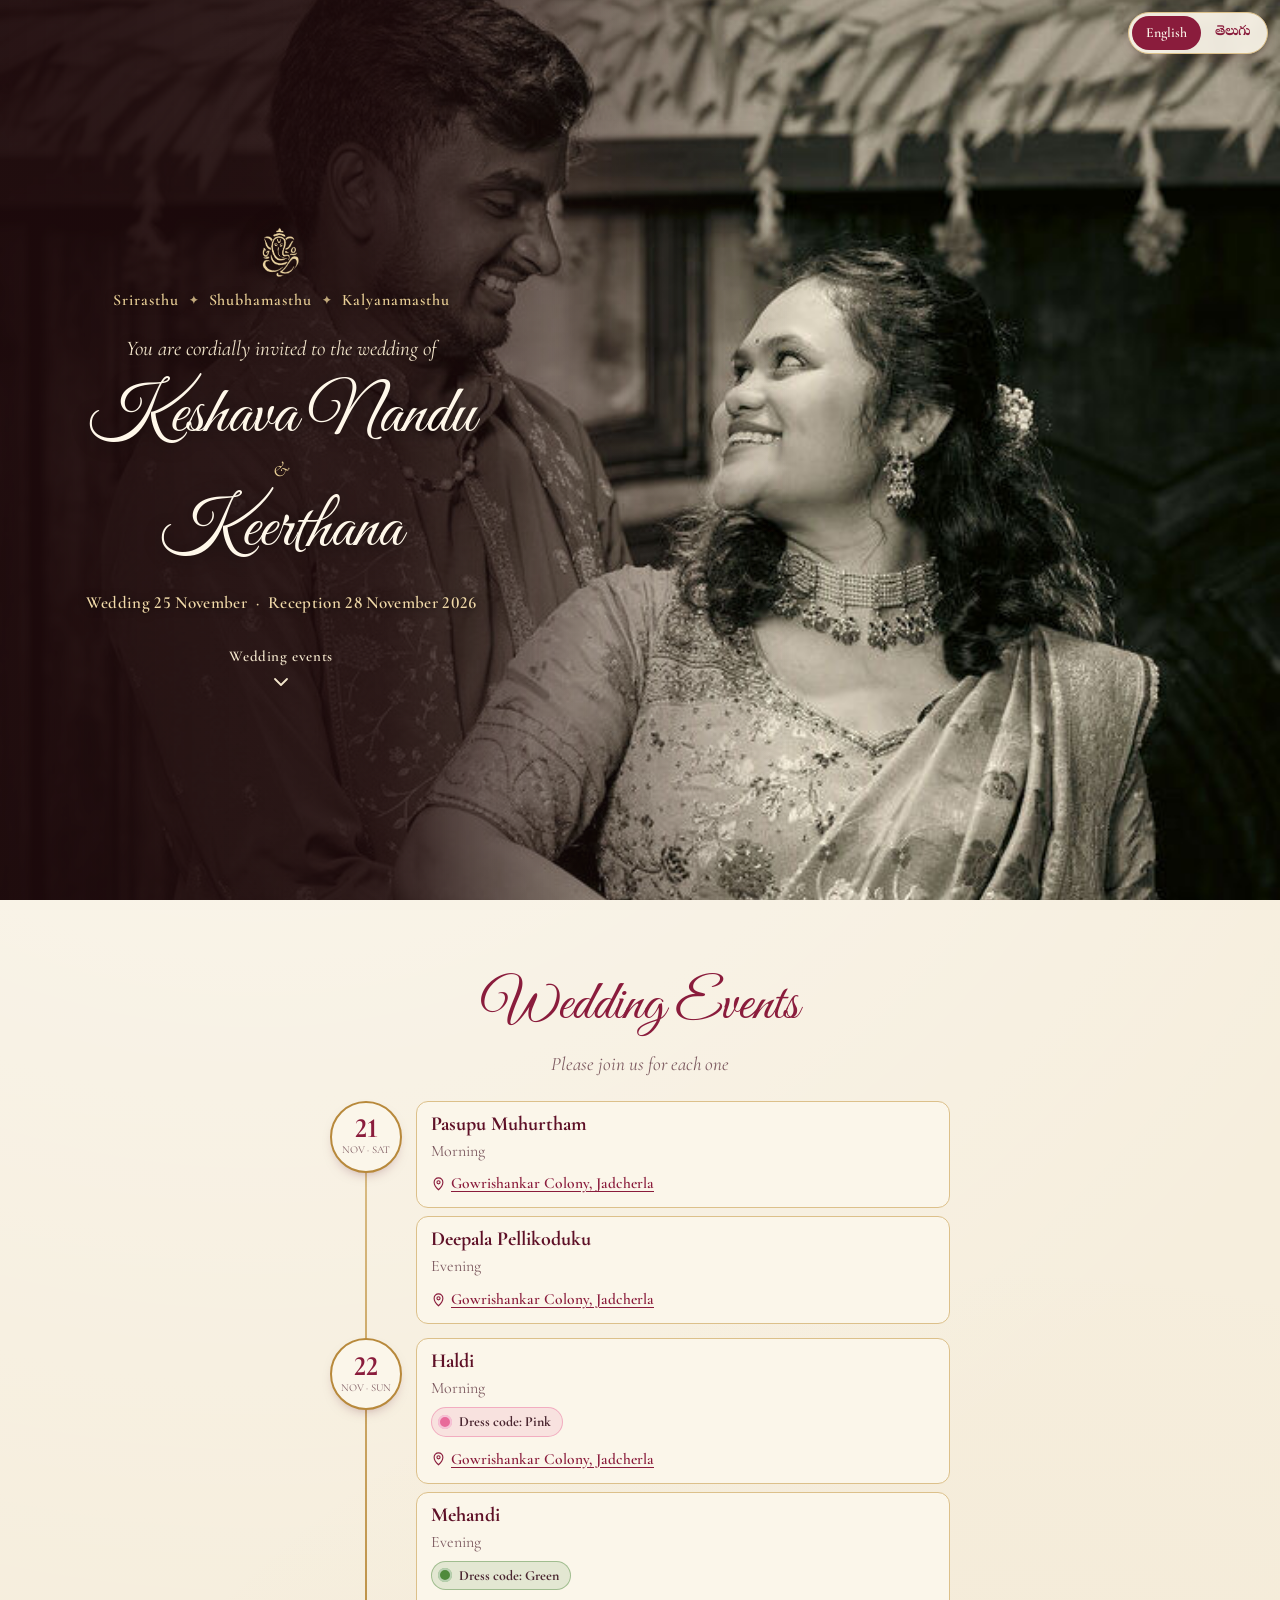
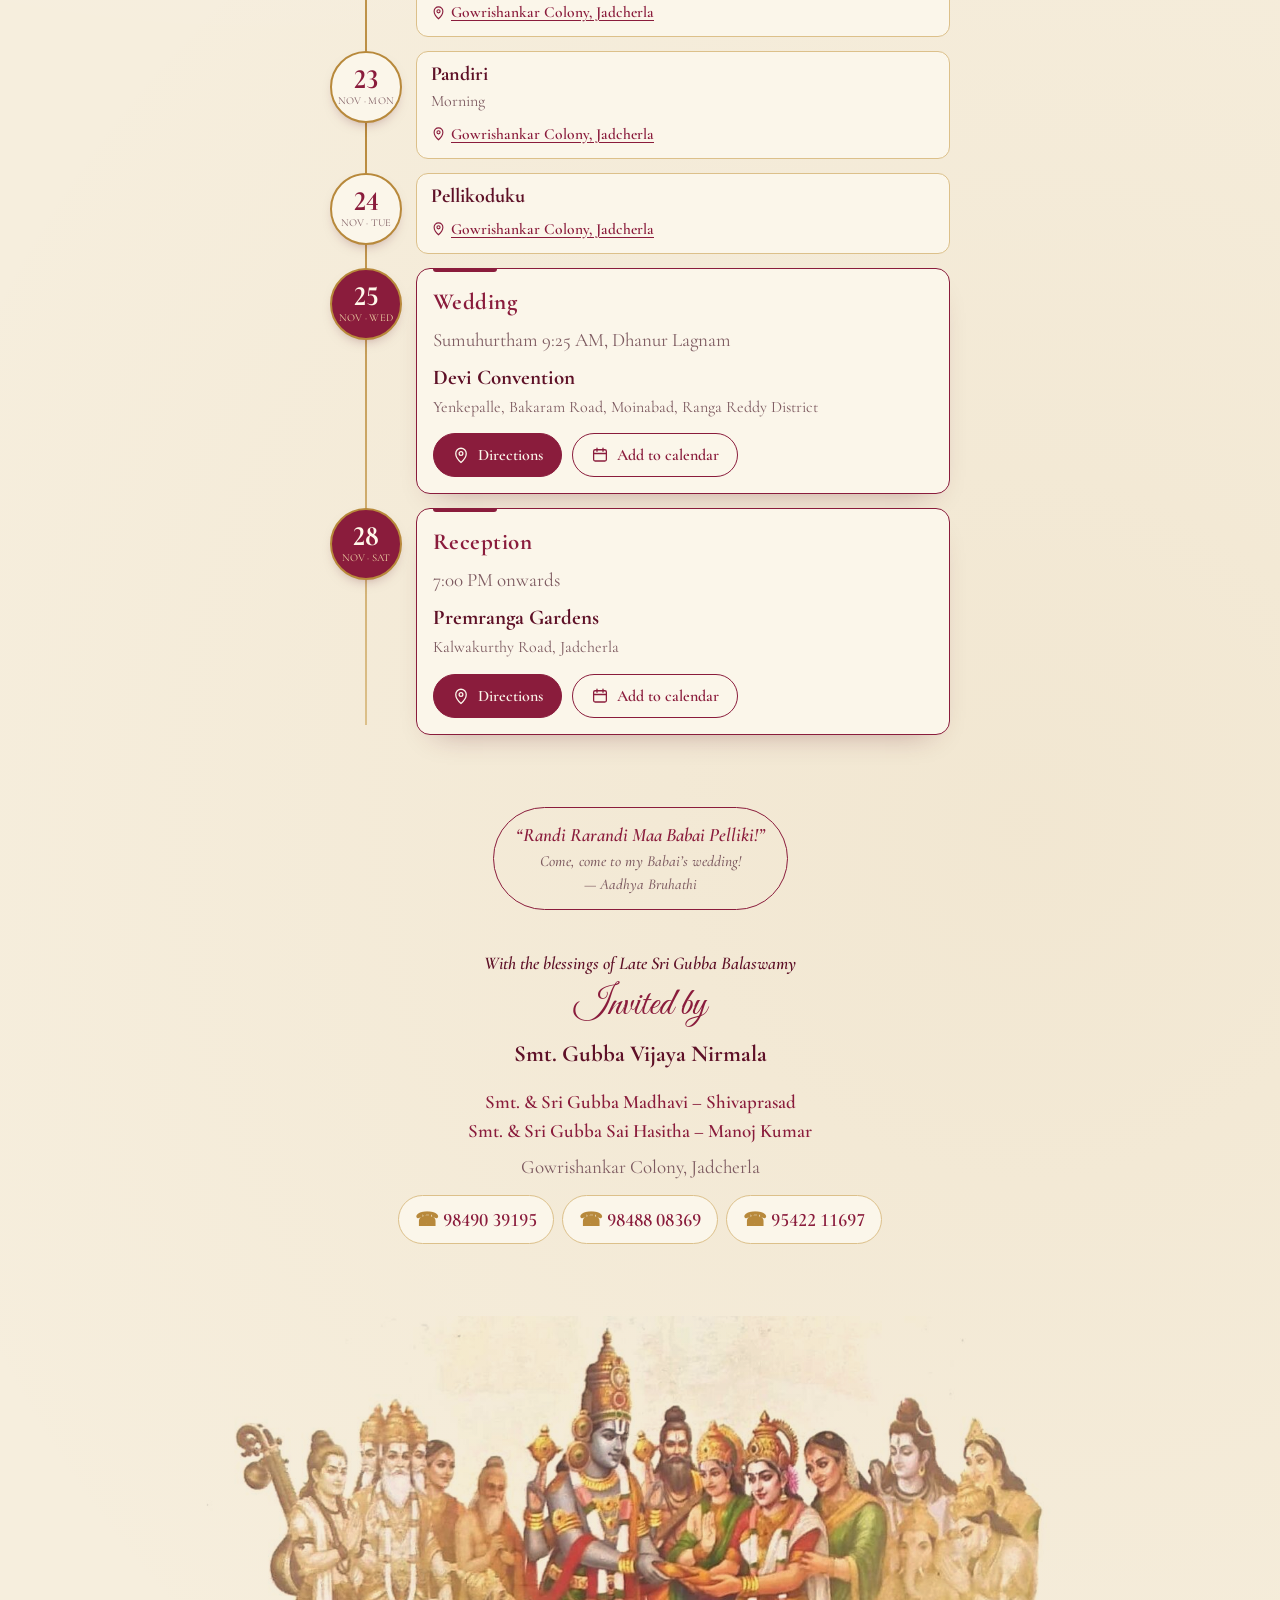
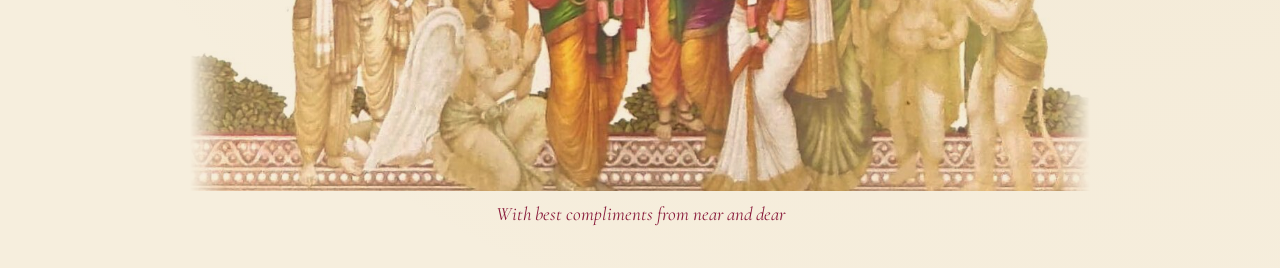
==== index.html @ f16ac3dc "Wedding invitation site for Keshava Nandu and Keerthana Bilingual (English/Telugu) single-page invit" ====
<!doctype html>
<html lang="en" data-lang="en">
<head>
<meta charset="utf-8">
<meta name="viewport" content="width=device-width, initial-scale=1, viewport-fit=cover">
<title>Keshava Nandu weds Keerthana</title>
<meta name="description" content="Gubba vari Pendli Pilupu — the wedding of Chi. Keshava Nandu with Chi.La.Sou. Keerthana, Wednesday 25 November 2026, 9:25 AM, Devi Convention.">
<!-- Private family invitation: ask search engines not to list it -->
<meta name="robots" content="noindex, nofollow">
<meta name="theme-color" content="#8a1c3c">

<!-- WhatsApp / social link preview -->
<meta property="og:type" content="website">
<meta property="og:title" content="Keshava Nandu weds Keerthana · 25 Nov 2026">
<meta property="og:description" content="Gubba vari Pendli Pilupu — please join us with family and friends to bless the couple.">
<meta property="og:url" content="https://manoj036.github.io/keshava-weds-keerthana/">
<meta property="og:image" content="https://manoj036.github.io/keshava-weds-keerthana/assets/art/og-image.jpg">
<meta property="og:image:width" content="1200">
<meta property="og:image:height" content="630">
<meta name="twitter:card" content="summary_large_image">

<link rel="icon" href="assets/art/ganesha.png" type="image/png">
<link rel="preconnect" href="https://fonts.googleapis.com">
<link rel="preconnect" href="https://fonts.gstatic.com" crossorigin>
<link href="https://fonts.googleapis.com/css2?family=Cormorant+Garamond:ital,wght@0,400;0,500;0,600;0,700;1,500&family=Great+Vibes&family=Noto+Serif+Telugu:wght@400;500;600;700&family=Sree+Krushnadevaraya&display=swap" rel="stylesheet">
<link rel="preload" as="image" href="assets/img/hero-tall.jpg" media="(max-width: 700px)">
<link rel="preload" as="image" href="assets/img/hero-wide.jpg" media="(min-width: 701px)">
<link rel="stylesheet" href="assets/css/style.css">
</head>
<body>
<div class="petals" id="petals" aria-hidden="true"></div>


<!-- Language toggle -->
<div class="lang-toggle" role="group" aria-label="Language / భాష">
  <button type="button" data-set-lang="en" aria-pressed="true">English</button>
  <button type="button" data-set-lang="te" aria-pressed="false" lang="te">తెలుగు</button>
</div>

<main>

  <!-- ============ HERO ============ -->
  <header class="hero">
    <picture class="hero-bg">
      <source media="(max-width: 700px)" srcset="assets/img/hero-tall.jpg">
      <img src="assets/img/hero-wide.jpg" alt="Keshava Nandu and Keerthana" width="1600" height="1067" fetchpriority="high">
    </picture>
    <div class="hero-shade" aria-hidden="true"></div>

    <div class="hero-content">
      <img class="hero-ganesha" src="assets/art/ganesha-gold.png" alt="Sri Ganesha" width="270" height="320">
      <p class="trio">
        <span data-l="en">Srirasthu</span><span data-l="te">శ్రీరస్తు</span>
        <i aria-hidden="true">✦</i>
        <span data-l="en">Shubhamasthu</span><span data-l="te">శుభమస్తు</span>
        <i aria-hidden="true">✦</i>
        <span data-l="en">Kalyanamasthu</span><span data-l="te">కళ్యాణమస్తు</span>
      </p>
      <p class="hero-kicker">
        <span data-l="en">You are cordially invited to the wedding of</span>
        <span data-l="te">గుబ్బ వారి పెండ్లిపిలుపు</span>
      </p>
      <h1 class="hero-names">
        <span data-l="en">Keshava Nandu</span><span data-l="te" class="te-nm">కేశవ నందు</span>
        <span class="amp" aria-hidden="true">&amp;</span>
        <span data-l="en">Keerthana</span><span data-l="te" class="te-nm">కీర్తన</span>
      </h1>
      <p class="hero-dates">
        <span data-l="en"><span class="hd">Wedding 25 November</span><span class="hd-dot"> &nbsp;·&nbsp; </span><span class="hd">Reception 28 November 2026</span></span>
        <span data-l="te"><span class="hd">వివాహం 25 నవంబర్</span><span class="hd-dot"> &nbsp;·&nbsp; </span><span class="hd">రిసెప్షన్ 28 నవంబర్ 2026</span></span>
      </p>
      <a class="hero-cue" href="#events">
        <span data-l="en">Wedding events</span><span data-l="te">పెళ్లి వేడుకలు</span>
        <svg viewBox="0 0 24 24" aria-hidden="true"><path d="M6 9l6 6 6-6" fill="none" stroke="currentColor" stroke-width="1.8" stroke-linecap="round" stroke-linejoin="round"/></svg>
      </a>
    </div>
  </header>

  <!-- ============ EVENTS ============ -->
  <section class="events" id="events">
    <h2 class="section-title">
      <span data-l="en">Wedding Events</span><span data-l="te">పెళ్లి వేడుకలు</span>
    </h2>
    <p class="events-sub">
      <span data-l="en">Please join us for each one</span>
      <span data-l="te">ప్రతి వేడుకకూ తప్పకుండా విచ్చేయండి</span>
    </p>
    <ol class="timeline">
      <li class="tl-day">
        <div class="tl-date"><b>21</b><span data-l="en">Nov · Sat</span><span data-l="te">నవం · శని</span></div>
        <div class="tl-items">
          <div class="tl-ev"><h3><span data-l="en">Pasupu Muhurtham</span><span data-l="te">పసుపు ముహూర్తం</span></h3><p><span data-l="en">Morning</span><span data-l="te">ఉదయం</span></p>
            <a class="tl-pin" href="https://maps.app.goo.gl/qqaBnCXcWdu9dxw76" target="_blank" rel="noopener"><svg viewBox="0 0 24 24" aria-hidden="true"><path d="M12 22s7-6.2 7-12a7 7 0 10-14 0c0 5.8 7 12 7 12z" fill="none" stroke="currentColor" stroke-width="1.8"/><circle cx="12" cy="10" r="2.5" fill="none" stroke="currentColor" stroke-width="1.8"/></svg><span data-l="en">Gowrishankar Colony, Jadcherla</span><span data-l="te">గౌరిశంకర్ కాలనీ, జడ్చర్ల</span></a></div>
          <div class="tl-ev"><h3><span data-l="en">Deepala Pellikoduku</span><span data-l="te">దీపాల పెళ్ళికొడుకు</span></h3><p><span data-l="en">Evening</span><span data-l="te">సాయంత్రం</span></p>
            <a class="tl-pin" href="https://maps.app.goo.gl/qqaBnCXcWdu9dxw76" target="_blank" rel="noopener"><svg viewBox="0 0 24 24" aria-hidden="true"><path d="M12 22s7-6.2 7-12a7 7 0 10-14 0c0 5.8 7 12 7 12z" fill="none" stroke="currentColor" stroke-width="1.8"/><circle cx="12" cy="10" r="2.5" fill="none" stroke="currentColor" stroke-width="1.8"/></svg><span data-l="en">Gowrishankar Colony, Jadcherla</span><span data-l="te">గౌరిశంకర్ కాలనీ, జడ్చర్ల</span></a></div>
        </div>
      </li>
      <li class="tl-day">
        <div class="tl-date"><b>22</b><span data-l="en">Nov · Sun</span><span data-l="te">నవం · ఆది</span></div>
        <div class="tl-items">
          <div class="tl-ev"><h3><span data-l="en">Haldi</span><span data-l="te">హల్దీ</span></h3><p><span data-l="en">Morning</span><span data-l="te">ఉదయం</span></p>
            <span class="dress" style="--dc:#e86a9a"><span data-l="en">Dress code: Pink</span><span data-l="te">డ్రెస్ కోడ్: గులాబీ రంగు</span></span>
            <a class="tl-pin" href="https://maps.app.goo.gl/qqaBnCXcWdu9dxw76" target="_blank" rel="noopener"><svg viewBox="0 0 24 24" aria-hidden="true"><path d="M12 22s7-6.2 7-12a7 7 0 10-14 0c0 5.8 7 12 7 12z" fill="none" stroke="currentColor" stroke-width="1.8"/><circle cx="12" cy="10" r="2.5" fill="none" stroke="currentColor" stroke-width="1.8"/></svg><span data-l="en">Gowrishankar Colony, Jadcherla</span><span data-l="te">గౌరిశంకర్ కాలనీ, జడ్చర్ల</span></a></div>
          <div class="tl-ev"><h3><span data-l="en">Mehandi</span><span data-l="te">మెహందీ</span></h3><p><span data-l="en">Evening</span><span data-l="te">సాయంత్రం</span></p>
            <span class="dress" style="--dc:#4f8a3c"><span data-l="en">Dress code: Green</span><span data-l="te">డ్రెస్ కోడ్: ఆకుపచ్చ రంగు</span></span>
            <a class="tl-pin" href="https://maps.app.goo.gl/qqaBnCXcWdu9dxw76" target="_blank" rel="noopener"><svg viewBox="0 0 24 24" aria-hidden="true"><path d="M12 22s7-6.2 7-12a7 7 0 10-14 0c0 5.8 7 12 7 12z" fill="none" stroke="currentColor" stroke-width="1.8"/><circle cx="12" cy="10" r="2.5" fill="none" stroke="currentColor" stroke-width="1.8"/></svg><span data-l="en">Gowrishankar Colony, Jadcherla</span><span data-l="te">గౌరిశంకర్ కాలనీ, జడ్చర్ల</span></a></div>
        </div>
      </li>
      <li class="tl-day">
        <div class="tl-date"><b>23</b><span data-l="en">Nov · Mon</span><span data-l="te">నవం · సోమ</span></div>
        <div class="tl-items">
          <div class="tl-ev"><h3><span data-l="en">Pandiri</span><span data-l="te">పందిరి</span></h3><p><span data-l="en">Morning</span><span data-l="te">ఉదయం</span></p>
            <a class="tl-pin" href="https://maps.app.goo.gl/qqaBnCXcWdu9dxw76" target="_blank" rel="noopener"><svg viewBox="0 0 24 24" aria-hidden="true"><path d="M12 22s7-6.2 7-12a7 7 0 10-14 0c0 5.8 7 12 7 12z" fill="none" stroke="currentColor" stroke-width="1.8"/><circle cx="12" cy="10" r="2.5" fill="none" stroke="currentColor" stroke-width="1.8"/></svg><span data-l="en">Gowrishankar Colony, Jadcherla</span><span data-l="te">గౌరిశంకర్ కాలనీ, జడ్చర్ల</span></a></div>
        </div>
      </li>
      <li class="tl-day">
        <div class="tl-date"><b>24</b><span data-l="en">Nov · Tue</span><span data-l="te">నవం · మంగళ</span></div>
        <div class="tl-items">
          <div class="tl-ev"><h3><span data-l="en">Pellikoduku</span><span data-l="te">పెళ్ళికొడుకు</span></h3>
            <a class="tl-pin" href="https://maps.app.goo.gl/qqaBnCXcWdu9dxw76" target="_blank" rel="noopener"><svg viewBox="0 0 24 24" aria-hidden="true"><path d="M12 22s7-6.2 7-12a7 7 0 10-14 0c0 5.8 7 12 7 12z" fill="none" stroke="currentColor" stroke-width="1.8"/><circle cx="12" cy="10" r="2.5" fill="none" stroke="currentColor" stroke-width="1.8"/></svg><span data-l="en">Gowrishankar Colony, Jadcherla</span><span data-l="te">గౌరిశంకర్ కాలనీ, జడ్చర్ల</span></a></div>
        </div>
      </li>
      <li class="tl-day main">
        <div class="tl-date"><b>25</b><span data-l="en">Nov · Wed</span><span data-l="te">నవం · బుధ</span></div>
        <div class="tl-items">
          <article class="event tl-card">
            <h3><span data-l="en">Wedding</span><span data-l="te">వివాహం</span></h3>
            <p class="ev-time">
              <span data-l="en">Sumuhurtham 9:25 AM, Dhanur Lagnam</span>
              <span data-l="te">సుముహూర్తం ఉదయం 9:25, ధనుర్లగ్నం</span>
            </p>
            <p class="ev-venue"><span data-l="en">Devi Convention</span><span data-l="te">దేవి కన్వెన్షన్</span></p>
            <p class="ev-addr">
              <span data-l="en">Yenkepalle, Bakaram Road, Moinabad, Ranga Reddy District</span>
              <span data-l="te">ఎన్కేపల్లి, బాకారం రోడ్, మొయినాబాద్, రంగారెడ్డి జిల్లా</span>
            </p>
            <div class="ev-actions">
              <a class="btn primary" href="https://maps.app.goo.gl/5psFfZjRLcySoqzb9" target="_blank" rel="noopener">
                <svg viewBox="0 0 24 24" aria-hidden="true"><path d="M12 22s7-6.2 7-12a7 7 0 10-14 0c0 5.8 7 12 7 12z" fill="none" stroke="currentColor" stroke-width="1.7"/><circle cx="12" cy="10" r="2.5" fill="none" stroke="currentColor" stroke-width="1.7"/></svg>
                <span data-l="en">Directions</span><span data-l="te">దారి చూపండి</span>
              </a>
              <details class="cal">
                <summary class="btn">
                  <svg viewBox="0 0 24 24" aria-hidden="true"><rect x="3.5" y="5" width="17" height="15" rx="2" fill="none" stroke="currentColor" stroke-width="1.7"/><path d="M3.5 10h17M8 3v4M16 3v4" stroke="currentColor" stroke-width="1.7" stroke-linecap="round"/></svg>
                  <span data-l="en">Add to calendar</span><span data-l="te">క్యాలెండర్‌లో చేర్చండి</span>
                </summary>
                <div class="cal-menu">
                  <a href="assets/cal/muhurtham.ics" download>Apple / Outlook (.ics)</a>
                  <a href="https://calendar.google.com/calendar/render?action=TEMPLATE&amp;text=Keshava%20Nandu%20weds%20Keerthana%20%E2%80%94%20Sumuhurtham&amp;dates=20261125T035500Z/20261125T070000Z&amp;details=Sumuhurtham%20at%2009%3A25%20AM%20(Dhanur%20Lagnam).%20Map%3A%20https%3A%2F%2Fmaps.app.goo.gl%2F5psFfZjRLcySoqzb9&amp;location=Devi%20Convention%2C%20Yenkepalle%2C%20Bakaram%20Road%2C%20Moinabad%2C%20Ranga%20Reddy%20District" target="_blank" rel="noopener">Google Calendar</a>
                </div>
              </details>
            </div>
          </article>
        </div>
      </li>
      <li class="tl-day main">
        <div class="tl-date"><b>28</b><span data-l="en">Nov · Sat</span><span data-l="te">నవం · శని</span></div>
        <div class="tl-items">
          <article class="event tl-card">
            <h3><span data-l="en">Reception</span><span data-l="te">రిసెప్షన్</span></h3>
            <p class="ev-time">
              <span data-l="en">7:00 PM onwards</span>
              <span data-l="te">రాత్రి 7:00 నుండి</span>
            </p>
            <p class="ev-venue"><span data-l="en">Premranga Gardens</span><span data-l="te">ప్రేమ్‌రంగా గార్డెన్స్</span></p>
            <p class="ev-addr">
              <span data-l="en">Kalwakurthy Road, Jadcherla</span>
              <span data-l="te">కల్వకుర్తి రోడ్, జడ్చర్ల</span>
            </p>
            <div class="ev-actions">
              <a class="btn primary" href="https://g.co/kgs/dx36Kz" target="_blank" rel="noopener">
                <svg viewBox="0 0 24 24" aria-hidden="true"><path d="M12 22s7-6.2 7-12a7 7 0 10-14 0c0 5.8 7 12 7 12z" fill="none" stroke="currentColor" stroke-width="1.7"/><circle cx="12" cy="10" r="2.5" fill="none" stroke="currentColor" stroke-width="1.7"/></svg>
                <span data-l="en">Directions</span><span data-l="te">దారి చూపండి</span>
              </a>
              <details class="cal">
                <summary class="btn">
                  <svg viewBox="0 0 24 24" aria-hidden="true"><rect x="3.5" y="5" width="17" height="15" rx="2" fill="none" stroke="currentColor" stroke-width="1.7"/><path d="M3.5 10h17M8 3v4M16 3v4" stroke="currentColor" stroke-width="1.7" stroke-linecap="round"/></svg>
                  <span data-l="en">Add to calendar</span><span data-l="te">క్యాలెండర్‌లో చేర్చండి</span>
                </summary>
                <div class="cal-menu">
                  <a href="assets/cal/reception.ics" download>Apple / Outlook (.ics)</a>
                  <a href="https://calendar.google.com/calendar/render?action=TEMPLATE&amp;text=Keshava%20Nandu%20%26%20Keerthana%20%E2%80%94%20Reception&amp;dates=20261128T133000Z/20261128T173000Z&amp;details=Reception%2C%207%3A00%20PM%20onwards.%20Map%3A%20https%3A%2F%2Fg.co%2Fkgs%2Fdx36Kz&amp;location=Premranga%20Gardens%2C%20Kalwakurthy%20Road%2C%20Jadcherla" target="_blank" rel="noopener">Google Calendar</a>
                </div>
              </details>
            </div>
          </article>
        </div>
      </li>
    </ol>


  </section>

  <!-- ============ INVITED BY ============ -->
  <section class="hosts">
    <p class="niece">
      <span data-l="en">“Randi Rarandi Maa Babai Pelliki!”</span>
      <span data-l="te">“రండి రారండి మా బాబాయి పెళ్ళికి!”</span>
      <em class="niece-tr" data-l="en">Come, come to my Babai’s wedding!</em>
      <small><span data-l="en">— Aadhya Bruhathi</span><span data-l="te">— ఆధ్య బృహతి</span></small>
    </p>

    <p class="hosts-blessing">
      <span data-l="en">With the blessings of Late Sri Gubba Balaswamy</span>
      <span data-l="te">కీ॥శే॥ శ్రీ గుబ్బ బాలస్వామి గారి దివ్య ఆశీస్సులతో</span>
    </p>
    <h2 class="section-title small">
      <span data-l="en">Invited by</span><span data-l="te">ఆహ్వానించువారు</span>
    </h2>
    <p class="host-main">
      <span data-l="en">Smt. Gubba Vijaya Nirmala</span>
      <span data-l="te">శ్రీమతి గుబ్బ విజయ నిర్మల</span>
    </p>
    <p class="host-family">
      <span data-l="en">Smt. &amp; Sri Gubba Madhavi – Shivaprasad<br>Smt. &amp; Sri Gubba Sai Hasitha – Manoj Kumar</span>
      <span data-l="te">శ్రీమతి &amp; శ్రీ గుబ్బ మాధవి - శివప్రసాద్<br>శ్రీమతి &amp; శ్రీ గుబ్బ సాయి హాసిత - మనోజ్ కుమార్</span>
    </p>
    <p class="host-addr">
      <span data-l="en">Gowrishankar Colony, Jadcherla</span>
      <span data-l="te">గౌరిశంకర్ కాలనీ, జడ్చర్ల</span>
    </p>
    <div class="phones">
      <a href="tel:+919849039195">98490 39195</a>
      <a href="tel:+919848808369">98488 08369</a>
      <a href="tel:+919542211697">95422 11697</a>
    </div>
  </section>

  <!-- ============ SITA RAMA KALYANAM ============ -->
  <section class="kalyanam">
    <img src="assets/art/kalyanam.jpg" alt="Sita Rama Kalyanam, blessed by the gods and sages" width="1290" height="680" loading="lazy">
  </section>

  <footer class="foot">
    <p>
      <span data-l="en">With best compliments from near and dear</span>
      <span data-l="te">బంధుమిత్రుల అభినందనలతో</span>
    </p>
  </footer>
</main>

<script src="assets/js/main.js"></script>
</body>
</html>
---- assets/css/style.css ----
/* ===== Gubba vari Pendli Pilupu — palette taken from the printed card ===== */
:root {
  --cream: #f6eedd;
  --paper: #fbf6ea;
  --maroon: #8a1c3c;
  --maroon-deep: #5e1027;
  --gold: #b8893b;
  --gold-soft: #dcc08a;
  --ink: #4a2630;
  --muted: #7d5a60;
  --leaf: #5f7a3a;
  --radius: 14px;
  --serif: "Cormorant Garamond", "Noto Serif Telugu", Georgia, serif;
  --script: "Great Vibes", "Cormorant Garamond", cursive;
  --telugu: "Noto Serif Telugu", "Ramaraja", serif;
  --telugu-display: "Ramaraja", "Noto Serif Telugu", serif;
  color-scheme: light;
}

*, *::before, *::after { box-sizing: border-box; }
html { scroll-behavior: smooth; -webkit-text-size-adjust: 100%; }
body {
  margin: 0;
  background: var(--cream);
  color: var(--ink);
  font-family: var(--serif);
  font-size: 19px;
  line-height: 1.55;
  overflow-x: hidden;
  /* subtle paper grain */
  background-image:
    radial-gradient(circle at 20% 10%, rgba(255,255,255,.55), transparent 40%),
    radial-gradient(circle at 80% 70%, rgba(184,137,59,.07), transparent 45%);
}
img { max-width: 100%; display: block; }
[hidden] { display: none !important; }
a { color: inherit; }

/* ----- language switching ----- */
html[data-lang="en"] [data-l="te"],
html[data-lang="te"] [data-l="en"] { display: none !important; }
html[data-lang="te"] body { font-family: var(--telugu); font-size: 17px; line-height: 1.85; }
[lang="te"], [data-l="te"] { font-family: var(--telugu); line-height: 1.85; }

.lang-toggle {
  position: fixed; top: max(12px, env(safe-area-inset-top)); right: 12px; z-index: 70;
  display: flex; background: rgba(251,246,234,.92); backdrop-filter: blur(6px);
  border: 1px solid var(--gold-soft); border-radius: 999px; padding: 3px;
  box-shadow: 0 4px 14px rgba(94,16,39,.12);
}
.lang-toggle button {
  font: 600 14px/1 var(--serif); color: var(--maroon); background: none; border: 0;
  padding: 8px 14px; border-radius: 999px; cursor: pointer; min-height: 34px;
}
.lang-toggle button[lang="te"] { font-family: var(--telugu); font-size: 14px; }
.lang-toggle button[aria-pressed="true"] { background: var(--maroon); color: var(--paper); }

main { max-width: 1100px; margin: 0 auto; padding: 0 16px; }

/* ===== HERO: full-bleed sepia photo ===== */
.hero {
  position: relative; isolation: isolate;
  width: 100vw; margin-left: calc(50% - 50vw);
  min-height: 100vh; min-height: 100svh;
  display: flex; align-items: flex-end; justify-content: center;
  text-align: center; color: #fbf3e3; overflow: hidden;
  background: #2a1c14;
}
.hero-bg, .hero-bg img { position: absolute; inset: 0; width: 100%; height: 100%; z-index: -2; }
.hero-bg img { object-fit: cover; object-position: 50% 22%; animation: hero-zoom 14s ease-out both; }
.hero-shade {
  position: absolute; inset: 0; z-index: -1;
  background:
    linear-gradient(180deg, rgba(28,14,10,.35) 0%, rgba(28,14,10,0) 16%, rgba(28,14,10,.05) 30%, rgba(32,14,12,.62) 46%, rgba(30,10,12,.86) 62%, rgba(30,10,12,.96) 100%);
}
.hero-content {
  width: 100%; max-width: 720px; padding: 0 20px calc(28px + env(safe-area-inset-bottom));
  animation: rise 1.2s .2s ease both;
}
.hero-ganesha { width: 46px; height: auto; margin: 0 auto 6px; filter: drop-shadow(0 0 3px rgba(20,8,8,.9)) drop-shadow(0 0 10px rgba(20,8,8,.7)); }
.trio {
  margin: 0 0 14px; color: #e9cf96; font-weight: 600; letter-spacing: .06em;
  display: flex; justify-content: center; align-items: center; gap: 10px; flex-wrap: wrap;
  font-size: clamp(13px, 3.4vw, 16px);
}
.trio i { font-style: normal; font-size: .7em; opacity: .8; }
.hero-kicker { margin: 0; font-style: italic; font-size: clamp(16px, 4.4vw, 21px); color: #f3e6cc; }
.hero-kicker [data-l="te"] { font-style: normal; font-family: var(--telugu-display); font-size: clamp(18px, 5vw, 24px); color: #e9cf96; }
.hero-names {
  margin: 4px 0 8px; font-weight: 400; line-height: 1.02;
  display: flex; flex-direction: column; align-items: center;
  font-family: var(--script); font-size: clamp(52px, 14vw, 92px); color: #fff8ea;
  text-shadow: 0 2px 18px rgba(0,0,0,.45);
}
.hero-names .amp { font-family: var(--serif); font-style: italic; font-size: .32em; color: #e9cf96; margin: 2px 0; }
.hero-names .te-nm { font-family: var(--telugu-display); font-size: .62em; line-height: 1.45; }
.hero-cue {
  display: inline-flex; flex-direction: column; align-items: center; gap: 0;
  margin-top: 18px; color: #f3e6cc; text-decoration: none; font-weight: 600; font-size: 15px; letter-spacing: .04em;
}
.hero-cue svg { width: 24px; height: 24px; animation: bob 1.8s ease-in-out infinite; }
@keyframes hero-zoom { from { transform: scale(1.08); } to { transform: scale(1); } }

/* ===== CARD SHEET ===== */
.card-sheet {
  position: relative; max-width: 760px; margin: 28px auto; padding: 14px;
  background: var(--paper); border-radius: 6px;
  box-shadow: 0 18px 40px -18px rgba(94,16,39,.35);
}
/* double border like the printed card */
.card-sheet::before {
  content: ""; position: absolute; inset: 8px; pointer-events: none;
  border: 2px solid var(--gold-soft); outline: 1px solid var(--maroon); outline-offset: 4px; border-radius: 3px;
  opacity: .8;
}
.sheet-inner { position: relative; padding: 34px 22px 28px; text-align: center; }
.deity-row { display: flex; justify-content: space-between; align-items: flex-start; margin-bottom: -40px; }
.deity-sm { width: 64px; height: auto; }
.deity-sm.wide { width: 96px; }
.sheet-title { margin: 0 0 14px; color: var(--maroon); font-weight: 400; line-height: 1.3; padding: 0 70px; }
.sheet-title .script { font-family: var(--script); font-size: clamp(38px, 9vw, 54px); }
.sheet-title [data-l="te"] { font-family: var(--telugu-display); font-size: clamp(20px, 5vw, 28px); display: block; }
.sloka { color: var(--maroon); font-size: 15.5px; margin: 6px 0 4px; }

.ornament { display: flex; align-items: center; justify-content: center; gap: 10px; color: var(--gold); margin: 16px 0; font-size: 18px; }
.ornament span { height: 1px; width: 72px; background: linear-gradient(90deg, transparent, var(--gold)); }
.ornament span:last-child { transform: scaleX(-1); }

.inv-text p { margin: 0 0 14px; }
.inv-text .blessing { color: var(--maroon); }
.inv-text .blessing strong { font-weight: 700; }
.couple-name { font-family: var(--script); font-size: clamp(38px, 9vw, 52px); color: var(--maroon); line-height: 1.1; margin: 6px 0 !important; }
.couple-name small { font-family: var(--serif); font-size: 17px; font-style: italic; color: var(--muted); }
.te-text .couple-name { font-family: var(--telugu-display); font-size: clamp(28px, 7vw, 38px); line-height: 1.6; }
.te-text .couple-name small { font-family: var(--telugu); font-style: normal; font-size: 15px; }
.with { font-style: italic; color: var(--muted); margin: 0 !important; }
.parents { color: var(--maroon-deep); font-weight: 600; }
.te-text { font-size: 16.5px; }
.br-wide { display: none; }
@media (min-width: 640px) { .br-wide { display: inline; } }

/* ===== COUNTDOWN ===== */
.countdown { text-align: center; margin: 40px auto; max-width: 640px; }
.cd-label { color: var(--maroon); font-weight: 600; font-size: 20px; margin: 0 0 12px; }
.cd-grid { display: grid; grid-template-columns: repeat(4, 1fr); gap: 10px; }
.cd-grid div {
  background: var(--paper); border: 1px solid var(--gold-soft); border-radius: var(--radius);
  padding: 14px 4px 10px; display: flex; flex-direction: column; align-items: center;
}
.cd-grid b { font-size: clamp(28px, 8vw, 42px); color: var(--maroon); font-weight: 600; line-height: 1; font-variant-numeric: lining-nums tabular-nums; }
.cd-grid span { font-size: 13px; letter-spacing: .08em; text-transform: uppercase; color: var(--muted); margin-top: 6px; }
.cd-grid span[data-l="te"] { text-transform: none; letter-spacing: 0; font-size: 13px; }
.cd-done { font-family: var(--script); font-size: 40px; color: var(--maroon); margin: 0; }
.cd-done [data-l="te"] { font-family: var(--telugu-display); font-size: 26px; }

/* ===== EVENTS ===== */
.events { text-align: center; margin: 56px auto 30px; }
.section-title { color: var(--maroon); font-family: var(--script); font-weight: 400; font-size: clamp(40px, 10vw, 56px); margin: 0 0 20px; line-height: 1.2; }
.section-title [data-l="te"] { font-family: var(--telugu-display); font-size: clamp(26px, 6.5vw, 34px); }
.section-title.small { font-size: 38px; margin-bottom: 8px; }
.section-title.small [data-l="te"] { font-size: 24px; }

.event-grid { display: grid; grid-template-columns: 1fr; gap: 18px; max-width: 900px; margin: 0 auto; }
@media (min-width: 760px) { .event-grid { grid-template-columns: 1fr 1fr; } }
.event {
  background: var(--paper); border-radius: var(--radius); padding: 26px 20px 22px;
  border: 1px solid var(--gold-soft); position: relative;
  box-shadow: 0 14px 30px -20px rgba(94,16,39,.45);
}
.event::before { content: ""; position: absolute; top: 0; left: 18%; right: 18%; height: 3px; background: var(--maroon); border-radius: 0 0 3px 3px; }
.event h3 { margin: 0 0 6px; color: var(--maroon); font-size: 28px; font-weight: 700; letter-spacing: .02em; }
.event h3 [data-l="te"] { font-family: var(--telugu-display); font-weight: 400; font-size: 26px; }
.event p { margin: 0; }
.ev-date { font-weight: 600; font-size: 19px; }
.ev-time { color: var(--muted); }
.ev-venue-label { margin-top: 14px !important; font-size: 13px; text-transform: uppercase; letter-spacing: .14em; color: var(--gold); font-weight: 700; }
.ev-venue-label [data-l="te"] { text-transform: none; letter-spacing: 0; font-size: 14px; }
.ev-venue { font-size: 24px; font-weight: 700; color: var(--maroon-deep); }
.ev-addr { color: var(--muted); font-size: 17px; }
.ev-actions { display: flex; gap: 10px; justify-content: center; flex-wrap: wrap; margin-top: 18px; }

.btn {
  display: inline-flex; align-items: center; gap: 8px; min-height: 44px; padding: 10px 18px;
  border-radius: 999px; border: 1.5px solid var(--maroon); color: var(--maroon); background: transparent;
  font: 600 16px/1 var(--serif); text-decoration: none; cursor: pointer; list-style: none;
  transition: background .2s, color .2s, transform .15s;
}
.btn [data-l="te"] { font-family: var(--telugu); font-size: 14.5px; line-height: 1.4; }
.btn svg { width: 18px; height: 18px; flex: none; }
.btn.primary { background: var(--maroon); color: var(--paper); }
.btn:hover { transform: translateY(-1px); }
.btn:focus-visible, .lang-toggle button:focus-visible { outline: 2px solid var(--gold); outline-offset: 2px; }
summary.btn::-webkit-details-marker { display: none; }
.cal { position: relative; }
.cal[open] summary.btn { background: rgba(138,28,60,.08); }
.cal-menu {
  position: absolute; z-index: 5; top: calc(100% + 6px); left: 50%; transform: translateX(-50%);
  background: var(--paper); border: 1px solid var(--gold-soft); border-radius: 12px; min-width: 210px;
  box-shadow: 0 14px 30px -10px rgba(94,16,39,.35); padding: 6px; display: flex; flex-direction: column;
}
.cal-menu a { padding: 11px 12px; border-radius: 8px; text-decoration: none; font-weight: 600; color: var(--maroon); font-size: 16px; }
.cal-menu a:hover { background: rgba(184,137,59,.14); }

/* ===== KALYANAM ===== */
.kalyanam { margin: 48px auto; max-width: 900px; }
.kalyanam img { width: 100%; height: auto; mix-blend-mode: multiply;
  -webkit-mask-image: linear-gradient(90deg, transparent, #000 8%, #000 92%, transparent);
          mask-image: linear-gradient(90deg, transparent, #000 4%, #000 96%, transparent); }

/* ===== HOSTS ===== */
.hosts { text-align: center; margin: 50px auto 10px; max-width: 640px; }
.niece {
  display: inline-block; margin: 0 0 40px; padding: 12px 22px; border: 1.5px solid var(--maroon);
  border-radius: 999px; color: var(--maroon); font-size: 19px; font-weight: 600; font-style: italic;
}
.niece [data-l="te"] { font-style: normal; font-size: 16px; }
.niece small { display: block; font-size: 15px; font-weight: 500; color: var(--muted); }
.host-main { font-size: 23px; font-weight: 700; color: var(--maroon-deep); margin: 0 0 14px; }
.host-main [data-l="te"] { font-size: 19px; }
.host-family { margin: 0 0 6px; font-weight: 600; color: var(--maroon); }
.host-addr { margin: 0 0 14px; color: var(--muted); }
.phones { display: flex; justify-content: center; flex-wrap: wrap; gap: 8px; }
.phones a {
  text-decoration: none; padding: 9px 16px; border-radius: 999px; background: var(--paper);
  border: 1px solid var(--gold-soft); color: var(--maroon); font-weight: 600; font-variant-numeric: lining-nums tabular-nums; font-family: var(--serif);
}
.phones a::before { content: "☎ "; color: var(--gold); }

.foot { text-align: center; padding: 34px 0 calc(40px + env(safe-area-inset-bottom)); color: var(--maroon); }
.foot img { width: 90px; height: auto; margin: 0 auto 8px; }
.foot p { margin: 0; font-style: italic; }
.foot [data-l="te"] { font-style: normal; }

/* ===== motion ===== */
@keyframes rise { from { opacity: 0; transform: translateY(14px); } to { opacity: 1; transform: none; } }
@keyframes bob { 0%,100% { transform: translateY(0); } 50% { transform: translateY(5px); } }
.reveal { opacity: 0; transform: translateY(18px); transition: opacity .8s ease, transform .8s ease; }
.reveal.in { opacity: 1; transform: none; }
@media (prefers-reduced-motion: reduce) {
  *, *::before, *::after { animation: none !important; transition: none !important; }
  .reveal { opacity: 1; transform: none; }
  html { scroll-behavior: auto; }
}

/* small phones: tighten the card */
@media (max-width: 420px) {
  .sheet-inner { padding: 30px 10px 24px; }
  .sheet-title { padding: 0 48px; }
  .deity-sm { width: 48px; } .deity-sm.wide { width: 70px; }
  .sloka { font-size: 13.5px; }
}


/* ===== PETAL SHOWER ===== */
.petals { position: fixed; inset: 0; pointer-events: none; z-index: 80; overflow: hidden; }
.petal {
  position: absolute; top: -40px; width: 14px; height: 18px; border-radius: 60% 0 60% 0; opacity: .95;
  animation: fall linear forwards;
}
.petal.marigold { background: radial-gradient(circle at 30% 30%, #ffc94a, #f08a12); }
.petal.jasmine { background: radial-gradient(circle at 30% 30%, #fff, #f3eadb); box-shadow: 0 0 0 1px rgba(184,137,59,.25); width: 11px; height: 15px; }
.petal.rose { background: radial-gradient(circle at 30% 30%, #e0567c, #a0193f); width: 12px; height: 15px; }
@keyframes fall {
  0%   { transform: translate(0, 0) rotate(0deg); }
  50%  { transform: translate(var(--sway, 30px), 55vh) rotate(260deg); }
  100% { transform: translate(calc(var(--sway, 30px) * -.6), 110vh) rotate(520deg); opacity: .8; }
}
@media (prefers-reduced-motion: reduce) { .petals { display: none; } }

/* ===== WEDDING-WEEK TIMELINE ===== */
.events-sub { margin: -10px 0 22px; color: var(--muted); font-style: italic; }
.events-sub [data-l="te"] { font-style: normal; }
.timeline { list-style: none; margin: 0 auto 30px; padding: 0; max-width: 620px; text-align: left; position: relative; }
.timeline::before { content: ""; position: absolute; left: 35px; top: 10px; bottom: 10px; width: 2px; background: linear-gradient(var(--gold-soft), var(--gold), var(--gold-soft)); }
.tl-day { display: grid; grid-template-columns: 72px 1fr; gap: 14px; align-items: start; margin-bottom: 14px; position: relative; }
.tl-date {
  width: 72px; height: 72px; border-radius: 50%; background: var(--paper); border: 2px solid var(--gold);
  display: flex; flex-direction: column; align-items: center; justify-content: center; position: relative; z-index: 1;
  color: var(--maroon); box-shadow: 0 6px 14px -8px rgba(94,16,39,.5);
}
.tl-date b { font-size: 28px; line-height: 1; font-weight: 700; font-variant-numeric: lining-nums; }
.tl-date span { font-size: 11px; letter-spacing: .06em; text-transform: uppercase; color: var(--muted); }
.tl-date span[data-l="te"] { text-transform: none; letter-spacing: 0; font-size: 10.5px; line-height: 1.5; }
.tl-items { display: grid; gap: 8px; }
.tl-ev { background: var(--paper); border: 1px solid var(--gold-soft); border-radius: 12px; padding: 10px 14px; }
.tl-ev h3 { margin: 0; font-size: 20px; color: var(--maroon-deep); font-weight: 700; line-height: 1.25; }
.tl-ev h3 [data-l="te"] { font-family: var(--telugu-display); font-weight: 400; font-size: 19px; line-height: 1.6; }
.tl-ev p { margin: 2px 0 0; color: var(--muted); font-size: 16px; }
.tl-ev p [data-l="te"] { font-size: 14.5px; }
.dress {
  display: inline-flex; align-items: center; gap: 7px; margin-top: 6px; padding: 3px 11px 3px 6px;
  border-radius: 999px; font-size: 14px; font-weight: 700; color: var(--ink);
  background: color-mix(in srgb, var(--dc) 14%, var(--paper)); border: 1px solid color-mix(in srgb, var(--dc) 45%, transparent);
}
.dress::before { content: ""; width: 14px; height: 14px; border-radius: 50%; background: var(--dc); box-shadow: inset 0 0 0 2px rgba(255,255,255,.6); }
.dress [data-l="te"] { font-size: 13px; }
.tl-day.main .tl-date { background: var(--maroon); border-color: var(--gold); color: #fff8ea; }
.tl-day.main .tl-date span { color: #f0d9a8; }
.tl-day.main .tl-ev { border-color: var(--maroon); box-shadow: 0 10px 22px -16px rgba(94,16,39,.6); }
.tl-day.main .tl-ev h3 { color: var(--maroon); }
.events .event-grid { margin-top: 10px; }

/* hero: wedding + reception side by side, equal weight */
.hero-events {
  display: grid; grid-template-columns: 1fr auto 1fr; align-items: stretch; gap: 0;
  margin: 10px auto 0; max-width: 560px;
}
.hero-ev { display: flex; flex-direction: column; align-items: center; gap: 1px; padding: 4px 6px; text-decoration: none; color: inherit; }
.hev-sep { width: 1px; background: linear-gradient(transparent, rgba(233,207,150,.75), transparent); }
.hev-title { font-family: var(--serif); font-size: clamp(13px, 3.4vw, 15px); font-weight: 700; letter-spacing: .18em; text-transform: uppercase; color: #f0d9a8; }
.hev-title [data-l="te"] { font-family: var(--telugu-display); font-weight: 400; letter-spacing: 0; text-transform: none; font-size: clamp(16px, 4.4vw, 19px); }
.hev-date { font-weight: 700; font-size: clamp(15px, 4vw, 18px); color: #fff8ea; font-variant-numeric: lining-nums; }
.hev-time { font-size: clamp(14px, 3.7vw, 17px); color: #fff8ea; font-variant-numeric: lining-nums; }
.hev-venue { font-size: clamp(13.5px, 3.6vw, 16px); color: #f0d9a8; line-height: 1.3; margin-top: 2px; }
.hero-ev [data-l="te"] { line-height: 1.6; }
.hev-date [data-l="te"], .hev-time [data-l="te"], .hev-venue [data-l="te"] { font-size: .9em; }

/* text-safe gold (WCAG AA on paper/cream); light gold stays for ornaments only */
:root { --gold-text: #7f5a17; }
.ev-venue-label, .env-date { color: var(--gold-text) !important; }
.tl-date span { letter-spacing: .02em; font-size: 10.5px; }
/* soft dark scrim behind hero text so it stays legible over light parts of the photo */
.hero-content { position: relative; }
.hero-content::before {
  content: ""; position: absolute; z-index: -1; left: 50%; top: 4%; width: min(130%, 900px); height: 80%;
  transform: translateX(-50%); border-radius: 50%;
  background: radial-gradient(closest-side, rgba(24,10,10,.74), rgba(24,10,10,.45) 60%, transparent);
  pointer-events: none;
}
.trio, .hero-kicker, .hev-venue, .hev-title { text-shadow: 0 1px 8px rgba(0,0,0,.6); }
@media (min-width: 701px) {
  .hero-names { font-size: clamp(56px, 7vw, 80px); }
  .hero-bg img { object-position: 50% 18%; }
}

/* wedding & reception cards live inside the timeline (no duplicate list) */
.tl-card { text-align: left; padding: 16px 16px 16px; border-color: var(--maroon); }
.tl-card::before { left: 16px; right: auto; width: 64px; }
.tl-card h3 { font-size: 23px; margin-bottom: 4px; }
.tl-card .ev-date { font-size: 17px; }
.tl-card .ev-venue-label { margin-top: 10px !important; }
.tl-card .ev-venue { font-size: 21px; }
.tl-card .ev-addr { font-size: 16px; }
.tl-card .ev-actions { justify-content: flex-start; margin-top: 14px; }
.tl-card .cal-menu { left: 0; transform: none; }

/* ===== spacing rhythm (validated by layout audit) ===== */
:root { --gap: clamp(48px, 9vw, 72px); }
.card-sheet, .countdown, .events, .kalyanam, .hosts { margin-top: var(--gap); margin-bottom: var(--gap); }
.events { margin-bottom: var(--gap); }
.hosts { margin-bottom: 0; }
.hosts { margin-bottom: 0; }
.kalyanam { margin-bottom: 0; }
.foot { padding-top: 8px; }
.cd-grid div { padding: 14px 6px 10px; }
@media (max-width: 420px) {
  .sheet-inner { padding: 30px 16px 26px; }
  .cd-grid { gap: 8px; }
  .cd-grid span { letter-spacing: .03em; font-size: 12px; }
}

/* lines moved up from the removed "Wedding Invitation" card */
.hero-blessing { margin: 0 0 6px; font-weight: 600; font-size: clamp(14.5px, 3.9vw, 17px); color: #fff8ea; text-shadow: 0 1px 8px rgba(0,0,0,.7); }
.hero-parents { margin: 0 auto 4px; max-width: 34ch; font-size: clamp(14px, 3.7vw, 16.5px); color: #f3e6cc; line-height: 1.35; text-shadow: 0 1px 8px rgba(0,0,0,.7); }
.hero-blessing [data-l="te"], .hero-parents [data-l="te"] { font-size: .9em; }
.hero { min-height: max(100svh, 800px); }
.hero-ganesha { width: 38px; margin-bottom: 4px; }
.trio { margin-bottom: 8px; }
.hero-parents { max-width: none; font-size: clamp(13.5px, 3.6vw, 16.5px); }
@media (max-width: 700px) {
  .hero-names { font-size: clamp(44px, 12.4vw, 60px); margin: 2px 0 4px; }
  .hero-events { margin-top: 6px; }
  .hero-cue { margin-top: 12px; }
}
/* wide screens: text sits to the left of the couple instead of over them */
@media (min-width: 900px) {
  .hero { justify-content: flex-start; align-items: center; }
  .hero-content { max-width: 460px; margin-left: 4vw; padding: 60px 0 40px; }
  .hero-content::before { display: none; }
  .hero-shade { background: linear-gradient(90deg, rgba(30,10,12,.94) 0%, rgba(30,10,12,.86) 30%, rgba(30,10,12,.35) 48%, rgba(30,10,12,0) 62%); }
  .hero-names { font-size: 64px; }
}
/* roomier hero now that the event details live only in the schedule */
.hero-dates { margin: 14px 0 0; font-weight: 700; letter-spacing: .03em; font-size: clamp(15.5px, 4.2vw, 19px); color: #f0d9a8; font-variant-numeric: lining-nums; text-shadow: 0 1px 8px rgba(0,0,0,.7); }
.hero-dates [data-l="te"] { font-size: .88em; }
.hero-ganesha { width: 44px; margin-bottom: 6px; }
.trio { margin-bottom: 14px; }
.hero-blessing { margin-bottom: 10px; }
.hero-kicker { margin-bottom: 6px; }
.hero-cue { margin-top: 22px; }
@media (max-width: 700px) { .hero-names { font-size: clamp(48px, 13.5vw, 64px); margin: 6px 0 6px; line-height: 1.08; } .hero-cue { margin-top: 20px; } }
@media (min-width: 900px) { .hero-names { font-size: 68px; line-height: 1.1; } }
.hosts-blessing { margin: 0 0 6px; font-weight: 600; font-style: italic; font-size: 18px; color: var(--maroon-deep); }
.hosts-blessing [data-l="te"] { font-style: normal; font-size: 16px; }
.tl-card .ev-venue { margin-top: 8px; }
.niece-tr { display: block; font-size: 15.5px; font-weight: 500; font-style: italic; color: var(--muted); }

/* ===== hero vertical rhythm (one scale: 10 / 20 / 28px) ===== */
.hero-ganesha { margin-bottom: 10px; }
.trio { margin-bottom: 20px; }
.hero-kicker { margin-bottom: 10px; }
.hero-names { margin: 0; line-height: 1.2; }
.hero-names .amp { margin: 2px 0 8px; line-height: 1; }
.hero-names .te-nm { line-height: 1.5; }
.hero-dates { margin-top: 20px; font-weight: 600; letter-spacing: .02em; font-size: clamp(14.5px, 3.9vw, 17px); }
.hero-cue { margin-top: 28px; gap: 2px; }
@media (max-width: 700px) { .hero-names { margin: 0; line-height: 1.2; } .hero-cue { margin-top: 24px; } }
@media (min-width: 900px) { .hero-names { line-height: 1.2; } }
.hd { white-space: nowrap; }
@media (max-width: 385px) { .hd { display: block; } .hd-dot { display: none; } .hero-dates { line-height: 1.5; } }

/* Telugu typefaces, mirroring the English pairing: Sree Krushnadevaraya for names and headings, Noto Serif Telugu (has real bold) for everything else */
:root { --telugu: "Noto Serif Telugu", serif; --telugu-display: "Sree Krushnadevaraya", "Noto Serif Telugu", serif; }
[data-l="te"], [lang="te"] { font-synthesis: none; }
/* Telugu hero sizes for Sree Krushnadevaraya */
.hero-names .te-nm { font-size: .68em; line-height: 1.45; }
.hero-dates [data-l="te"] { font-size: .95em; }
.tl-pin { display: flex; width: fit-content; align-items: center; gap: 5px; margin-top: 6px; min-height: 28px; color: var(--maroon); font-weight: 600; font-size: 15.5px; text-underline-offset: 3px; }
.tl-pin svg { width: 15px; height: 15px; flex: none; }
.tl-pin [data-l="te"] { font-size: 15px; line-height: 1.5; }
.tl-ev .dress { margin-bottom: 2px; }
.trio [data-l="te"], .hosts-blessing [data-l="te"] { font-family: var(--telugu-display); font-size: 1.1em; }
.host-main [data-l="te"] { font-family: var(--telugu-display); font-size: 21px; }
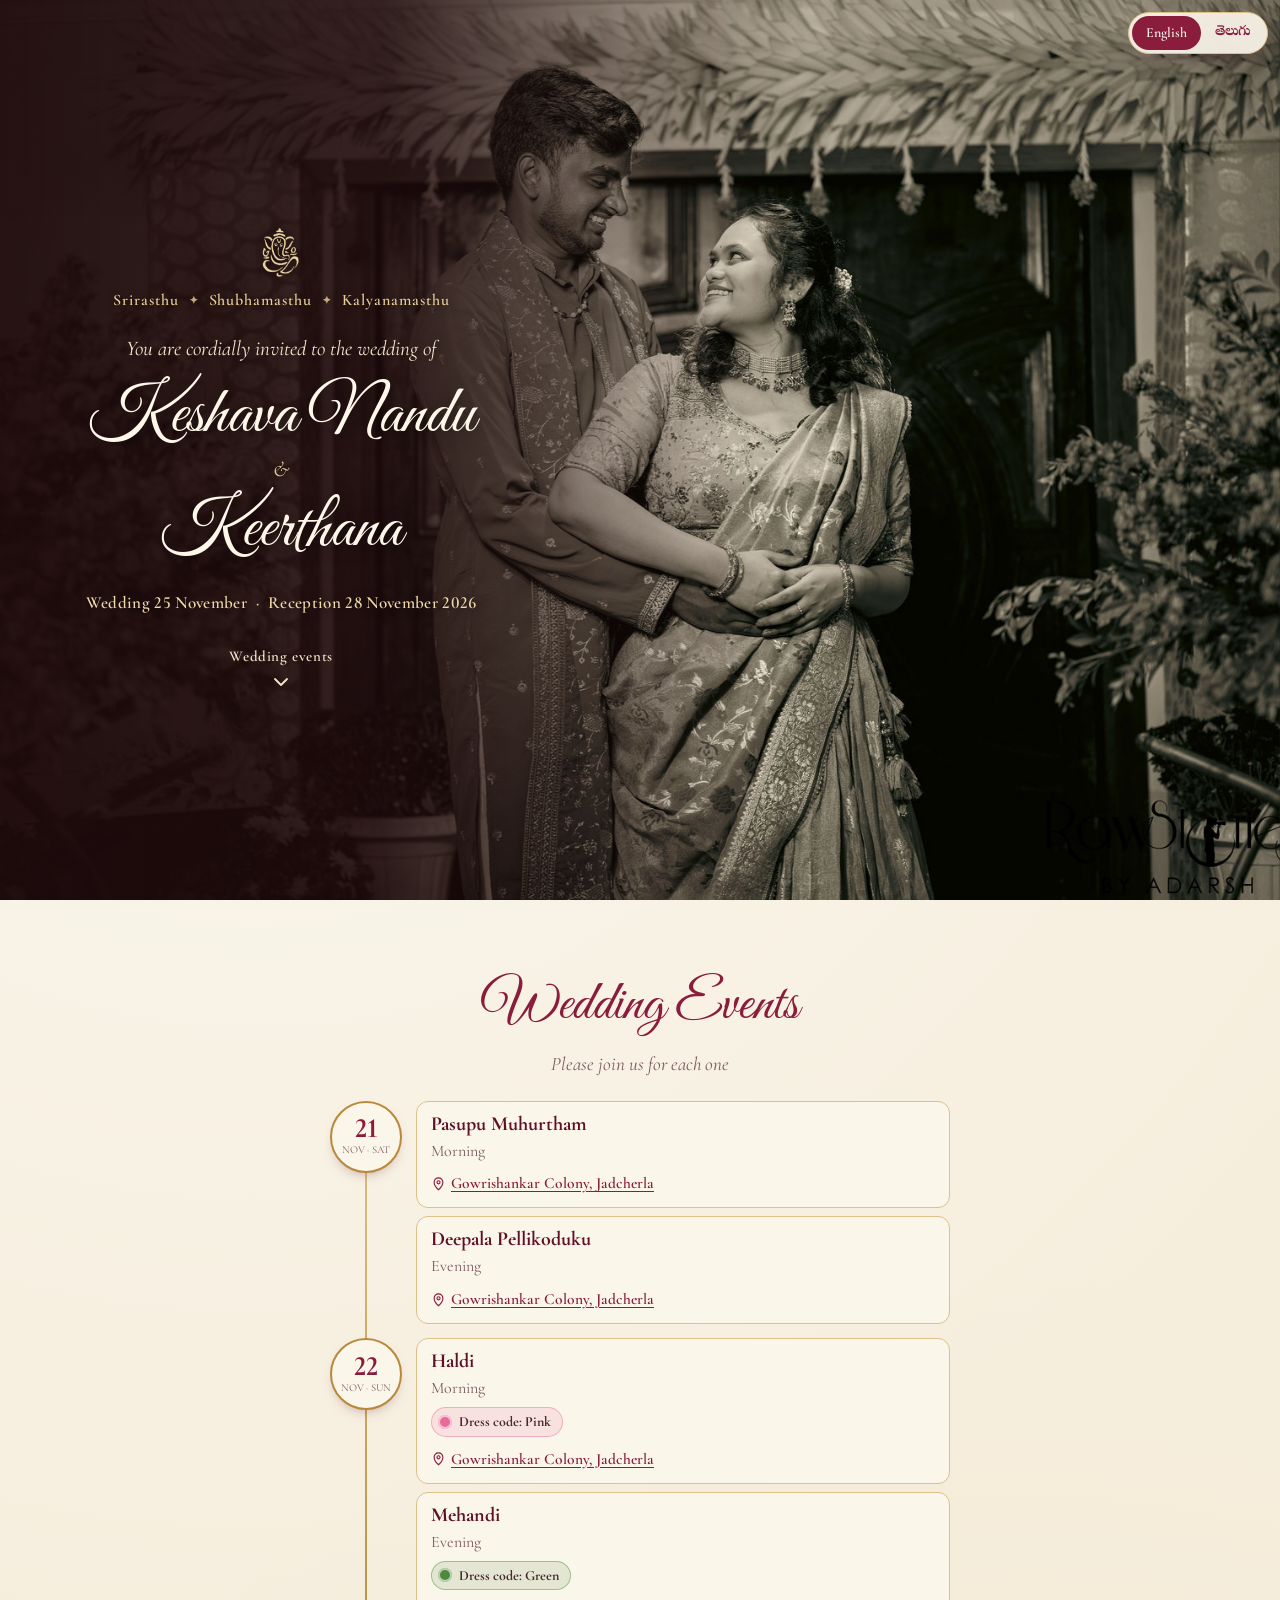
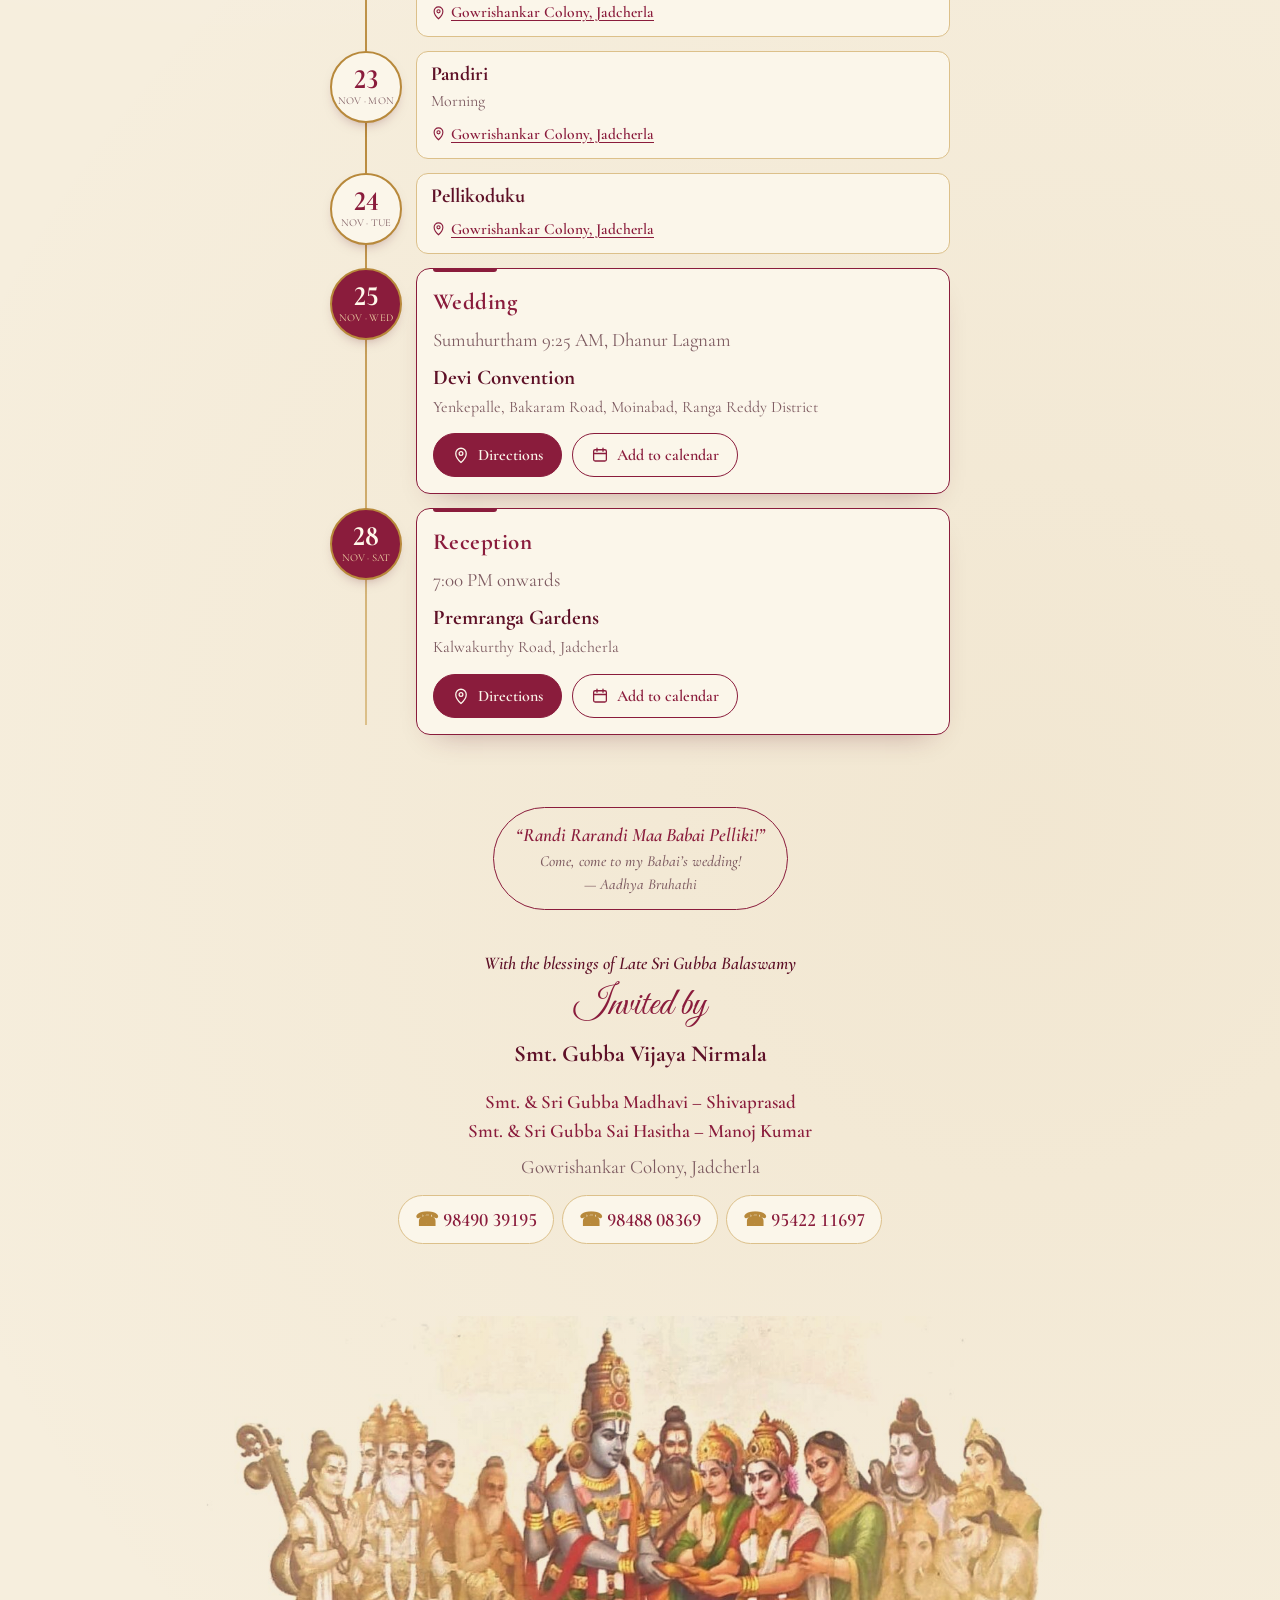
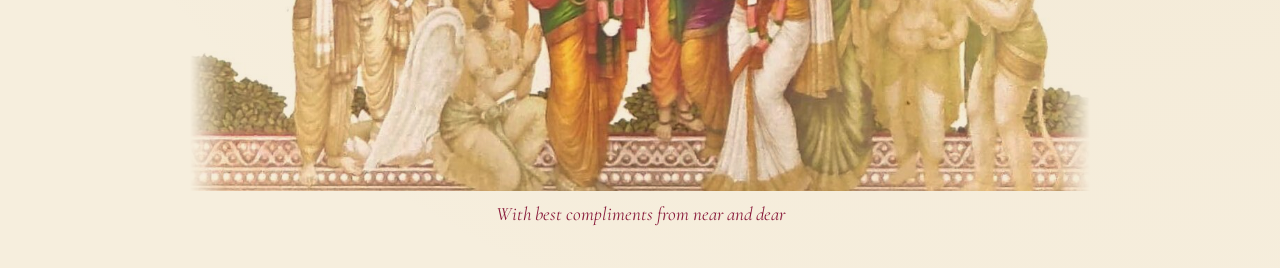
==== commit 3e942453: "Point link-preview tags at the renamed site address Co-Authored-By: Claude Fable 5.2 <noreply@anthro" ====
--- a/index.html
+++ b/index.html
@@ -13,8 +13,8 @@
 <meta property="og:type" content="website">
 <meta property="og:title" content="Keshava Nandu weds Keerthana · 25 Nov 2026">
 <meta property="og:description" content="Gubba vari Pendli Pilupu — please join us with family and friends to bless the couple.">
-<meta property="og:url" content="https://manoj036.github.io/keshava-weds-keerthana/">
-<meta property="og:image" content="https://manoj036.github.io/keshava-weds-keerthana/assets/art/og-image.jpg">
+<meta property="og:url" content="https://manoj036.github.io/keshava-nandu-weds-keerthana/">
+<meta property="og:image" content="https://manoj036.github.io/keshava-nandu-weds-keerthana/assets/art/og-image.jpg">
 <meta property="og:image:width" content="1200">
 <meta property="og:image:height" content="630">
 <meta name="twitter:card" content="summary_large_image">
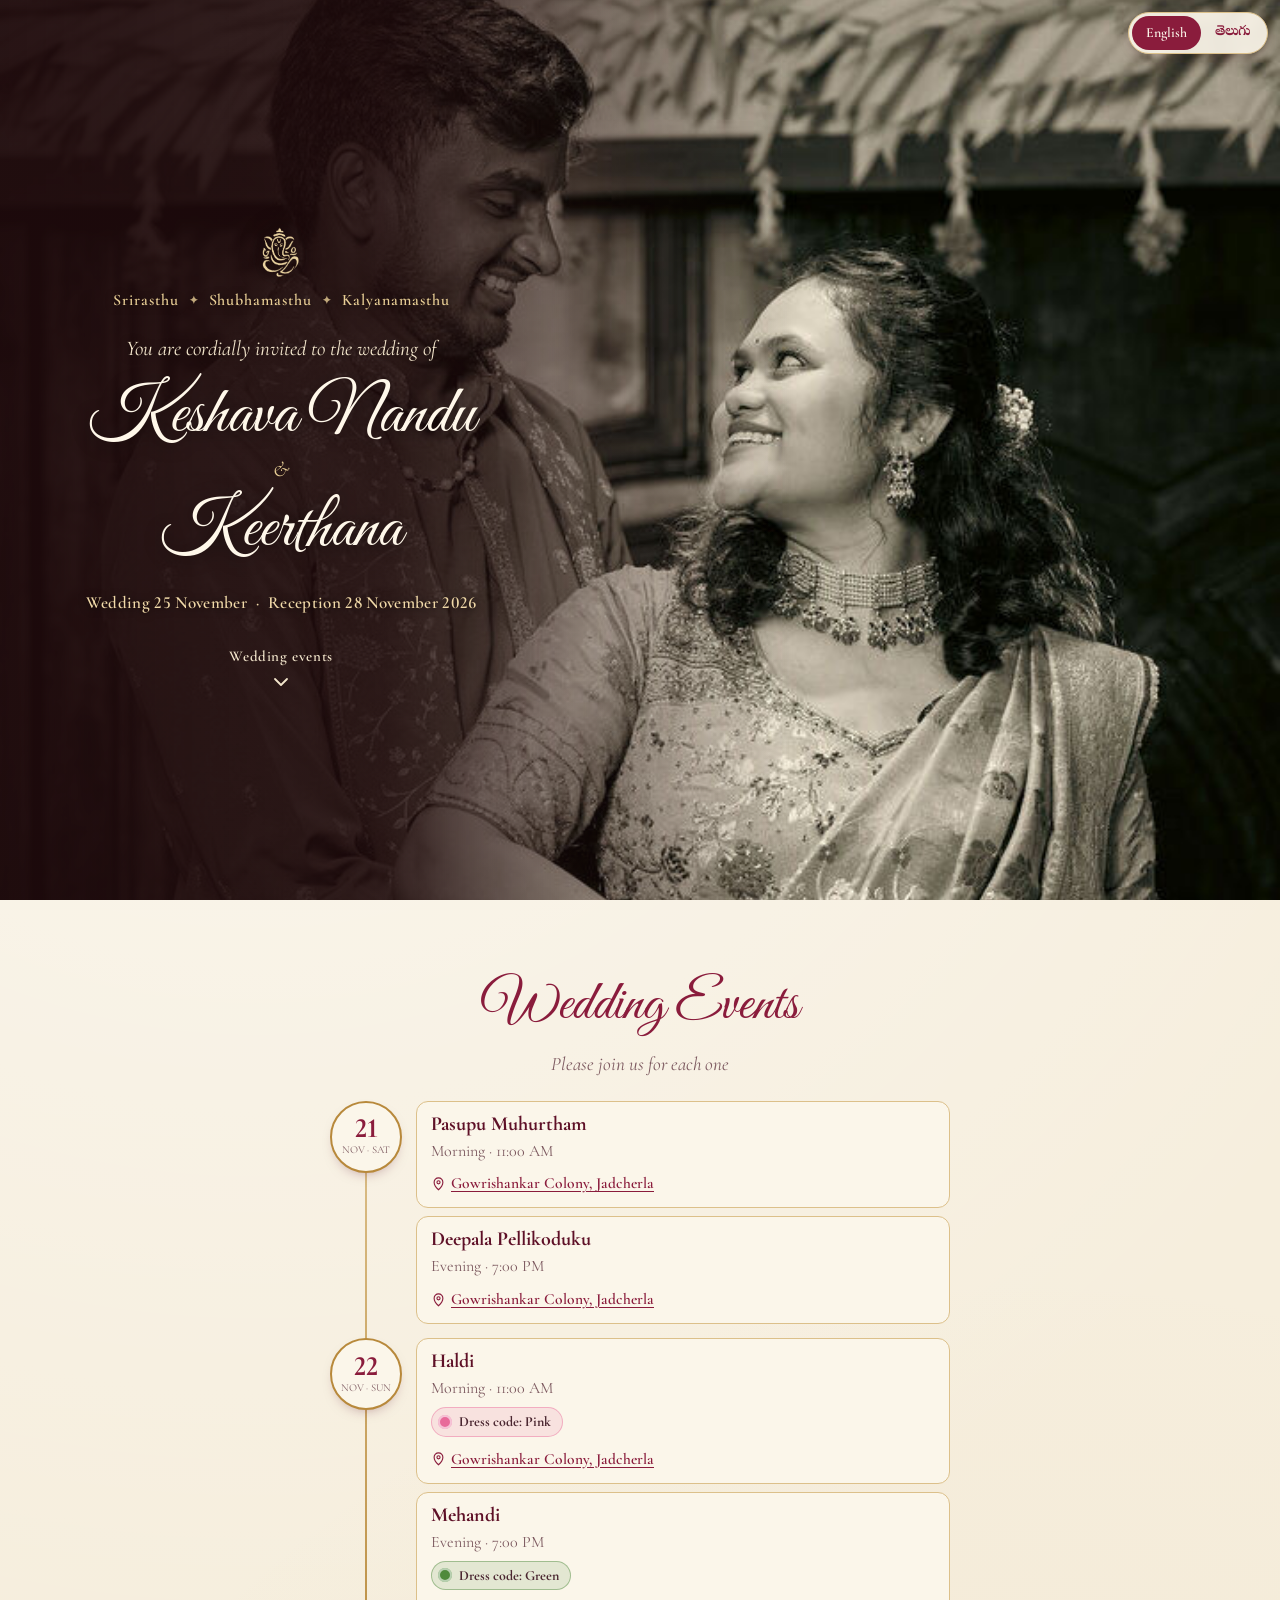
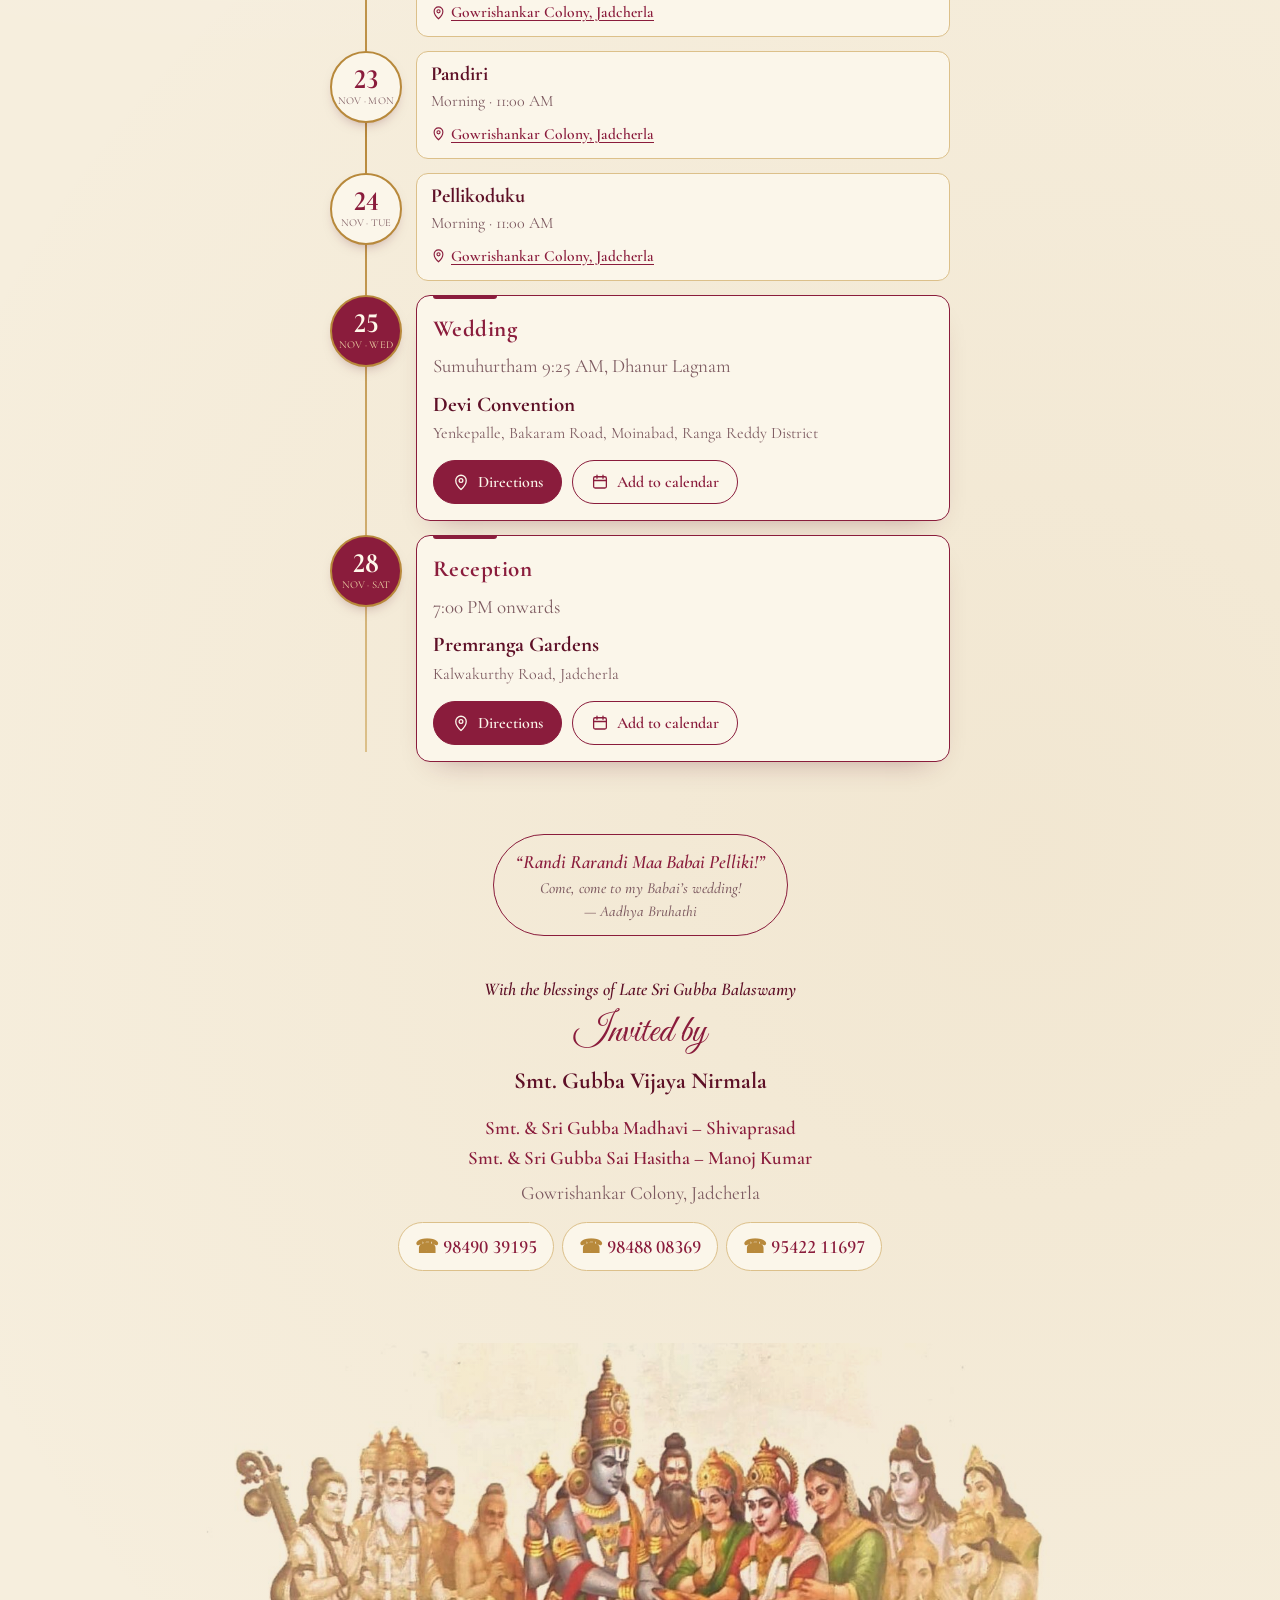
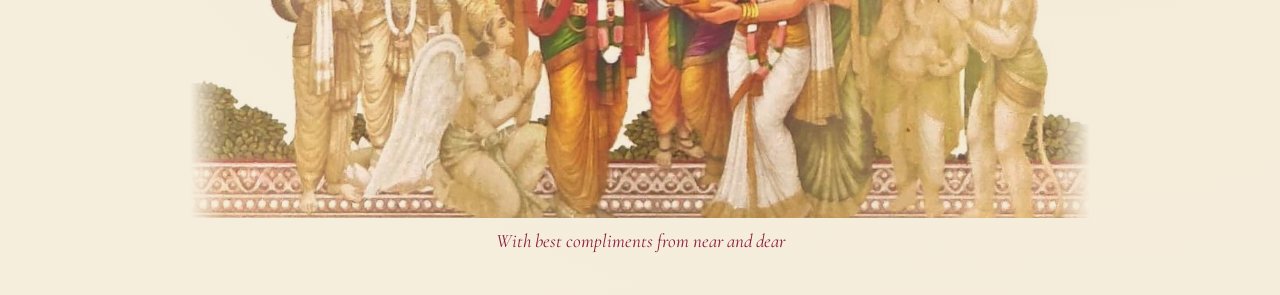
==== commit 3a8cbf8d: "Add times to the pre-wedding events Morning events show 11:00 AM and evening events 7:00 PM, in Engl" ====
--- a/index.html
+++ b/index.html
@@ -89,19 +89,19 @@
       <li class="tl-day">
         <div class="tl-date"><b>21</b><span data-l="en">Nov · Sat</span><span data-l="te">నవం · శని</span></div>
         <div class="tl-items">
-          <div class="tl-ev"><h3><span data-l="en">Pasupu Muhurtham</span><span data-l="te">పసుపు ముహూర్తం</span></h3><p><span data-l="en">Morning</span><span data-l="te">ఉదయం</span></p>
-            <a class="tl-pin" href="https://maps.app.goo.gl/qqaBnCXcWdu9dxw76" target="_blank" rel="noopener"><svg viewBox="0 0 24 24" aria-hidden="true"><path d="M12 22s7-6.2 7-12a7 7 0 10-14 0c0 5.8 7 12 7 12z" fill="none" stroke="currentColor" stroke-width="1.8"/><circle cx="12" cy="10" r="2.5" fill="none" stroke="currentColor" stroke-width="1.8"/></svg><span data-l="en">Gowrishankar Colony, Jadcherla</span><span data-l="te">గౌరిశంకర్ కాలనీ, జడ్చర్ల</span></a></div>
-          <div class="tl-ev"><h3><span data-l="en">Deepala Pellikoduku</span><span data-l="te">దీపాల పెళ్ళికొడుకు</span></h3><p><span data-l="en">Evening</span><span data-l="te">సాయంత్రం</span></p>
+          <div class="tl-ev"><h3><span data-l="en">Pasupu Muhurtham</span><span data-l="te">పసుపు ముహూర్తం</span></h3><p><span data-l="en">Morning · 11:00 AM</span><span data-l="te">ఉదయం 11:00</span></p>
+            <a class="tl-pin" href="https://maps.app.goo.gl/qqaBnCXcWdu9dxw76" target="_blank" rel="noopener"><svg viewBox="0 0 24 24" aria-hidden="true"><path d="M12 22s7-6.2 7-12a7 7 0 10-14 0c0 5.8 7 12 7 12z" fill="none" stroke="currentColor" stroke-width="1.8"/><circle cx="12" cy="10" r="2.5" fill="none" stroke="currentColor" stroke-width="1.8"/></svg><span data-l="en">Gowrishankar Colony, Jadcherla</span><span data-l="te">గౌరిశంకర్ కాలనీ, జడ్చర్ల</span></a></div>
+          <div class="tl-ev"><h3><span data-l="en">Deepala Pellikoduku</span><span data-l="te">దీపాల పెళ్ళికొడుకు</span></h3><p><span data-l="en">Evening · 7:00 PM</span><span data-l="te">సాయంత్రం 7:00</span></p>
             <a class="tl-pin" href="https://maps.app.goo.gl/qqaBnCXcWdu9dxw76" target="_blank" rel="noopener"><svg viewBox="0 0 24 24" aria-hidden="true"><path d="M12 22s7-6.2 7-12a7 7 0 10-14 0c0 5.8 7 12 7 12z" fill="none" stroke="currentColor" stroke-width="1.8"/><circle cx="12" cy="10" r="2.5" fill="none" stroke="currentColor" stroke-width="1.8"/></svg><span data-l="en">Gowrishankar Colony, Jadcherla</span><span data-l="te">గౌరిశంకర్ కాలనీ, జడ్చర్ల</span></a></div>
         </div>
       </li>
       <li class="tl-day">
         <div class="tl-date"><b>22</b><span data-l="en">Nov · Sun</span><span data-l="te">నవం · ఆది</span></div>
         <div class="tl-items">
-          <div class="tl-ev"><h3><span data-l="en">Haldi</span><span data-l="te">హల్దీ</span></h3><p><span data-l="en">Morning</span><span data-l="te">ఉదయం</span></p>
+          <div class="tl-ev"><h3><span data-l="en">Haldi</span><span data-l="te">హల్దీ</span></h3><p><span data-l="en">Morning · 11:00 AM</span><span data-l="te">ఉదయం 11:00</span></p>
             <span class="dress" style="--dc:#e86a9a"><span data-l="en">Dress code: Pink</span><span data-l="te">డ్రెస్ కోడ్: గులాబీ రంగు</span></span>
             <a class="tl-pin" href="https://maps.app.goo.gl/qqaBnCXcWdu9dxw76" target="_blank" rel="noopener"><svg viewBox="0 0 24 24" aria-hidden="true"><path d="M12 22s7-6.2 7-12a7 7 0 10-14 0c0 5.8 7 12 7 12z" fill="none" stroke="currentColor" stroke-width="1.8"/><circle cx="12" cy="10" r="2.5" fill="none" stroke="currentColor" stroke-width="1.8"/></svg><span data-l="en">Gowrishankar Colony, Jadcherla</span><span data-l="te">గౌరిశంకర్ కాలనీ, జడ్చర్ల</span></a></div>
-          <div class="tl-ev"><h3><span data-l="en">Mehandi</span><span data-l="te">మెహందీ</span></h3><p><span data-l="en">Evening</span><span data-l="te">సాయంత్రం</span></p>
+          <div class="tl-ev"><h3><span data-l="en">Mehandi</span><span data-l="te">మెహందీ</span></h3><p><span data-l="en">Evening · 7:00 PM</span><span data-l="te">సాయంత్రం 7:00</span></p>
             <span class="dress" style="--dc:#4f8a3c"><span data-l="en">Dress code: Green</span><span data-l="te">డ్రెస్ కోడ్: ఆకుపచ్చ రంగు</span></span>
             <a class="tl-pin" href="https://maps.app.goo.gl/qqaBnCXcWdu9dxw76" target="_blank" rel="noopener"><svg viewBox="0 0 24 24" aria-hidden="true"><path d="M12 22s7-6.2 7-12a7 7 0 10-14 0c0 5.8 7 12 7 12z" fill="none" stroke="currentColor" stroke-width="1.8"/><circle cx="12" cy="10" r="2.5" fill="none" stroke="currentColor" stroke-width="1.8"/></svg><span data-l="en">Gowrishankar Colony, Jadcherla</span><span data-l="te">గౌరిశంకర్ కాలనీ, జడ్చర్ల</span></a></div>
         </div>
@@ -109,14 +109,14 @@
       <li class="tl-day">
         <div class="tl-date"><b>23</b><span data-l="en">Nov · Mon</span><span data-l="te">నవం · సోమ</span></div>
         <div class="tl-items">
-          <div class="tl-ev"><h3><span data-l="en">Pandiri</span><span data-l="te">పందిరి</span></h3><p><span data-l="en">Morning</span><span data-l="te">ఉదయం</span></p>
+          <div class="tl-ev"><h3><span data-l="en">Pandiri</span><span data-l="te">పందిరి</span></h3><p><span data-l="en">Morning · 11:00 AM</span><span data-l="te">ఉదయం 11:00</span></p>
             <a class="tl-pin" href="https://maps.app.goo.gl/qqaBnCXcWdu9dxw76" target="_blank" rel="noopener"><svg viewBox="0 0 24 24" aria-hidden="true"><path d="M12 22s7-6.2 7-12a7 7 0 10-14 0c0 5.8 7 12 7 12z" fill="none" stroke="currentColor" stroke-width="1.8"/><circle cx="12" cy="10" r="2.5" fill="none" stroke="currentColor" stroke-width="1.8"/></svg><span data-l="en">Gowrishankar Colony, Jadcherla</span><span data-l="te">గౌరిశంకర్ కాలనీ, జడ్చర్ల</span></a></div>
         </div>
       </li>
       <li class="tl-day">
         <div class="tl-date"><b>24</b><span data-l="en">Nov · Tue</span><span data-l="te">నవం · మంగళ</span></div>
         <div class="tl-items">
-          <div class="tl-ev"><h3><span data-l="en">Pellikoduku</span><span data-l="te">పెళ్ళికొడుకు</span></h3>
+          <div class="tl-ev"><h3><span data-l="en">Pellikoduku</span><span data-l="te">పెళ్ళికొడుకు</span></h3><p><span data-l="en">Morning · 11:00 AM</span><span data-l="te">ఉదయం 11:00</span></p>
             <a class="tl-pin" href="https://maps.app.goo.gl/qqaBnCXcWdu9dxw76" target="_blank" rel="noopener"><svg viewBox="0 0 24 24" aria-hidden="true"><path d="M12 22s7-6.2 7-12a7 7 0 10-14 0c0 5.8 7 12 7 12z" fill="none" stroke="currentColor" stroke-width="1.8"/><circle cx="12" cy="10" r="2.5" fill="none" stroke="currentColor" stroke-width="1.8"/></svg><span data-l="en">Gowrishankar Colony, Jadcherla</span><span data-l="te">గౌరిశంకర్ కాలనీ, జడ్చర్ల</span></a></div>
         </div>
       </li>
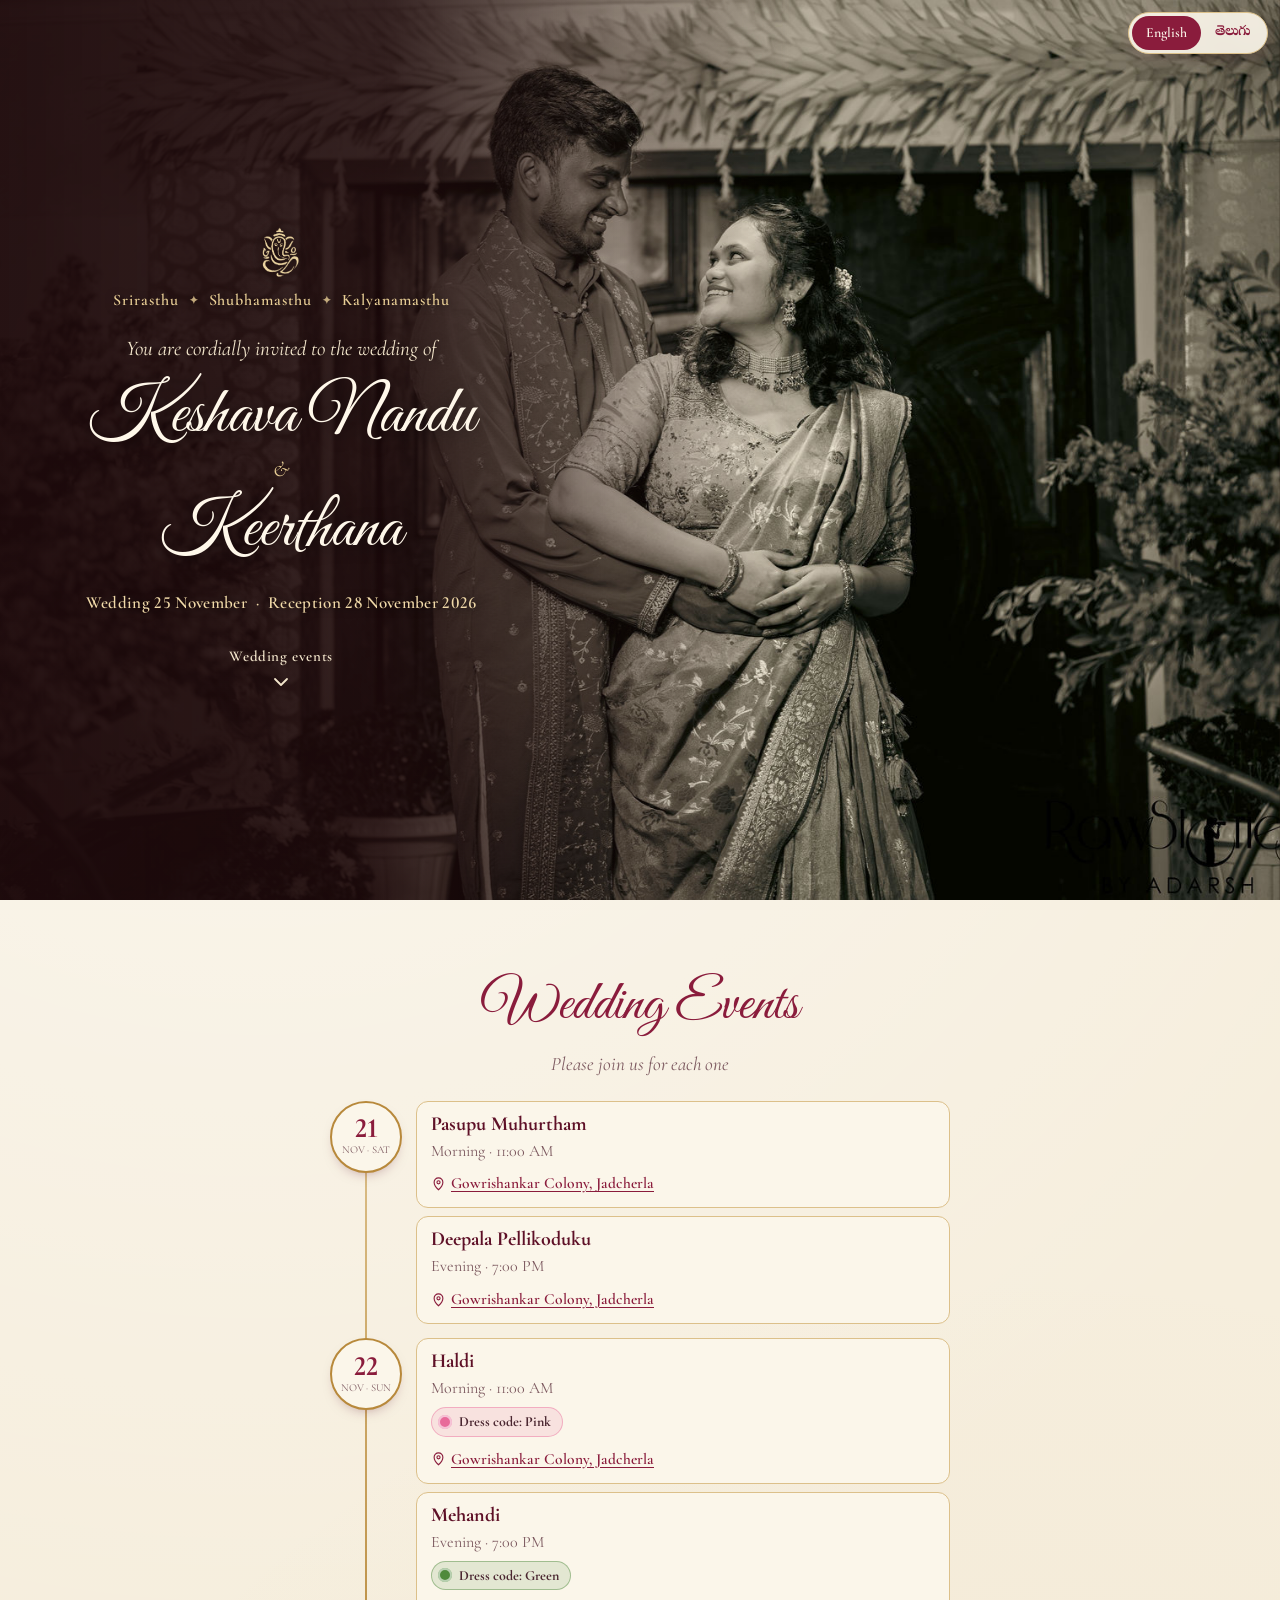
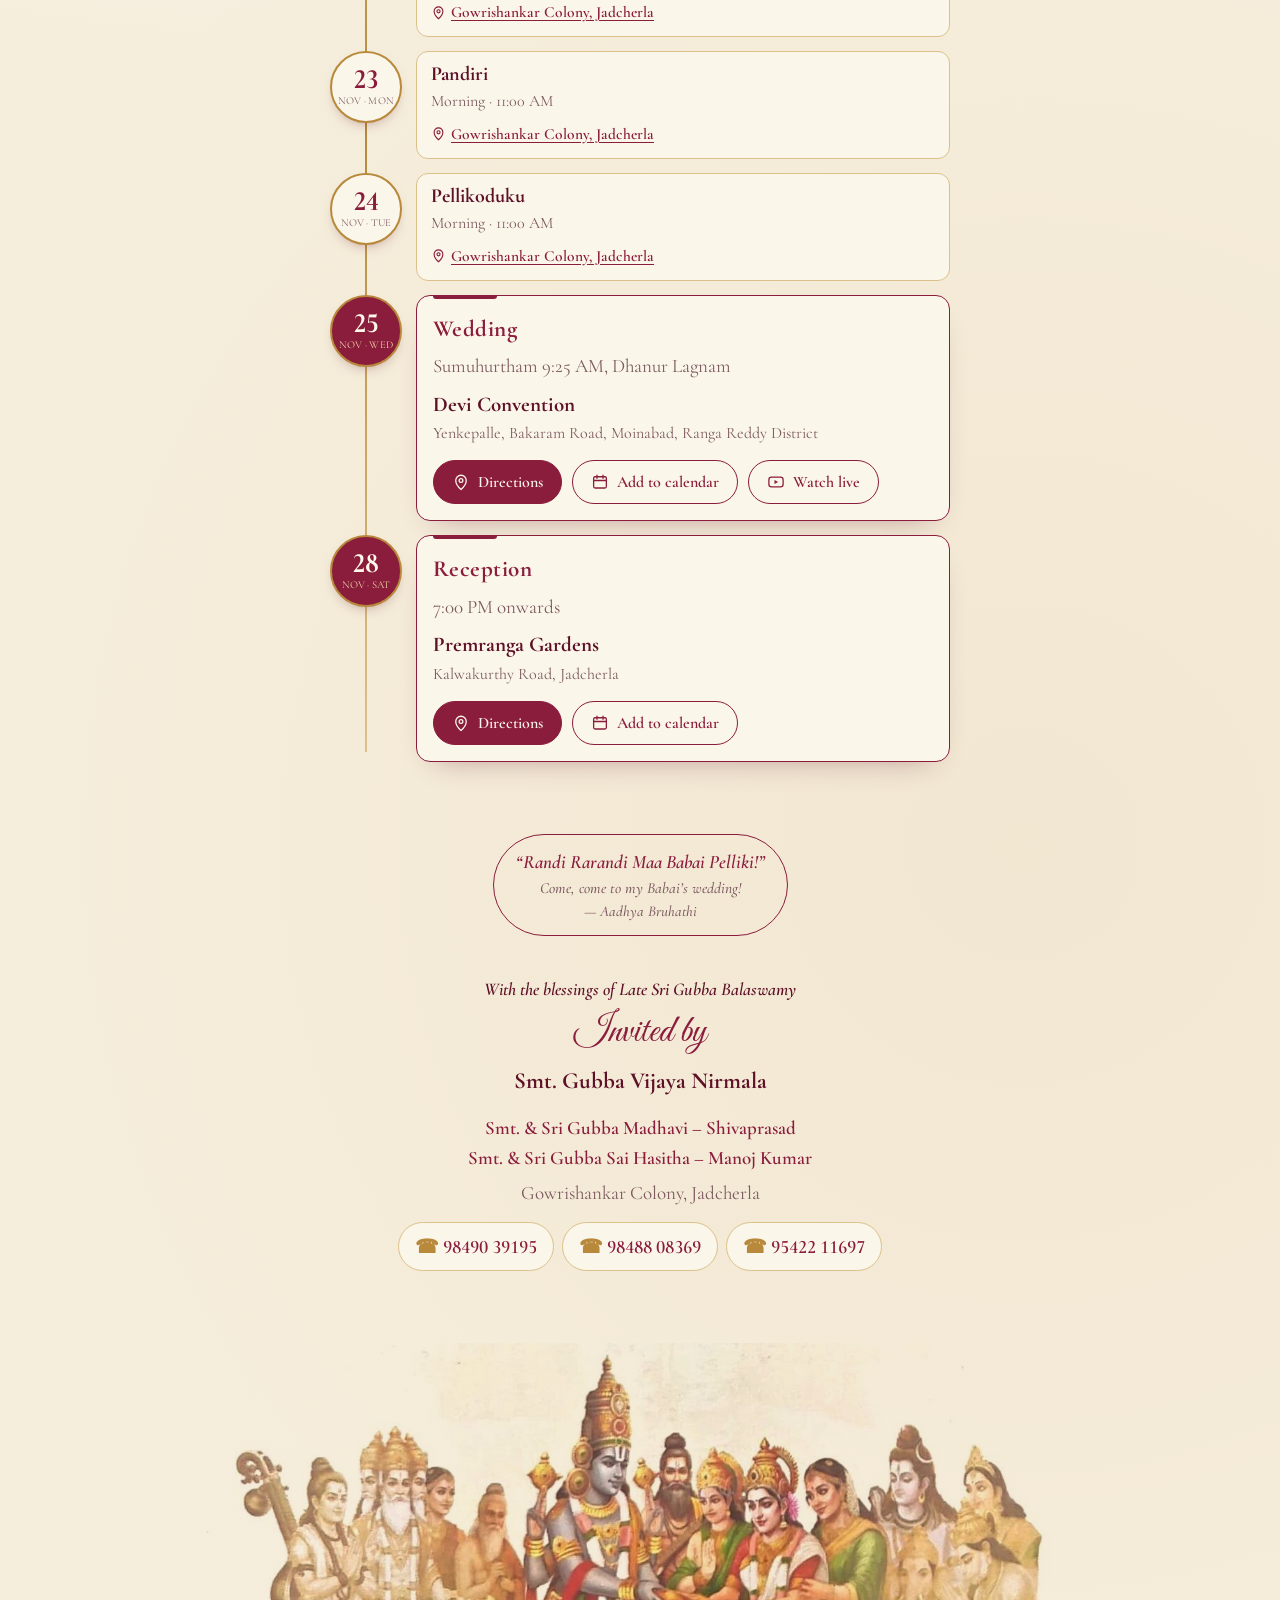
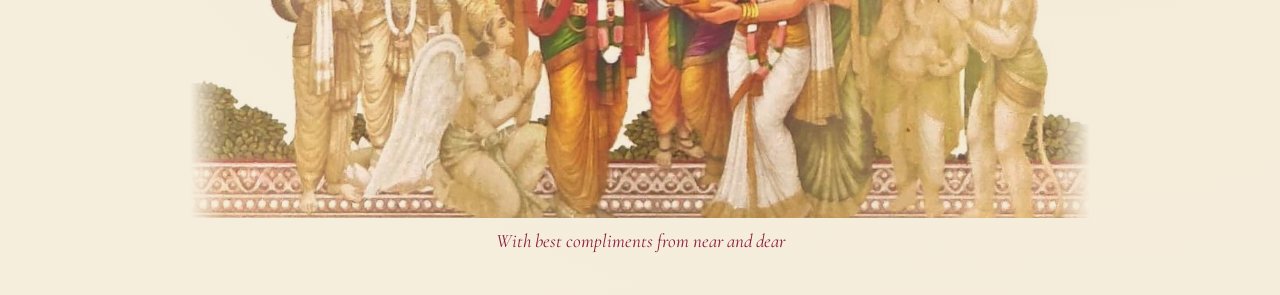
==== commit 2509a4e1: "Add a Watch live button to the wedding card Links to the YouTube live stream of the ceremony, labell" ====
--- a/index.html
+++ b/index.html
@@ -149,6 +149,10 @@
                   <a href="https://calendar.google.com/calendar/render?action=TEMPLATE&amp;text=Keshava%20Nandu%20weds%20Keerthana%20%E2%80%94%20Sumuhurtham&amp;dates=20261125T035500Z/20261125T070000Z&amp;details=Sumuhurtham%20at%2009%3A25%20AM%20(Dhanur%20Lagnam).%20Map%3A%20https%3A%2F%2Fmaps.app.goo.gl%2F5psFfZjRLcySoqzb9&amp;location=Devi%20Convention%2C%20Yenkepalle%2C%20Bakaram%20Road%2C%20Moinabad%2C%20Ranga%20Reddy%20District" target="_blank" rel="noopener">Google Calendar</a>
                 </div>
               </details>
+              <a class="btn" href="https://youtube.com/live/WAI4tVVlI8w" target="_blank" rel="noopener" aria-label="Keshava Nandu &amp; Keerthana Wedding Ceremony Live Link">
+                <svg viewBox="0 0 24 24" aria-hidden="true"><rect x="2.5" y="5.5" width="19" height="13" rx="3.5" fill="none" stroke="currentColor" stroke-width="1.7"/><path d="M10 9.3v5.4l4.8-2.7z" fill="currentColor"/></svg>
+                <span data-l="en">Watch live</span><span data-l="te">లైవ్ చూడండి</span>
+              </a>
             </div>
           </article>
         </div>
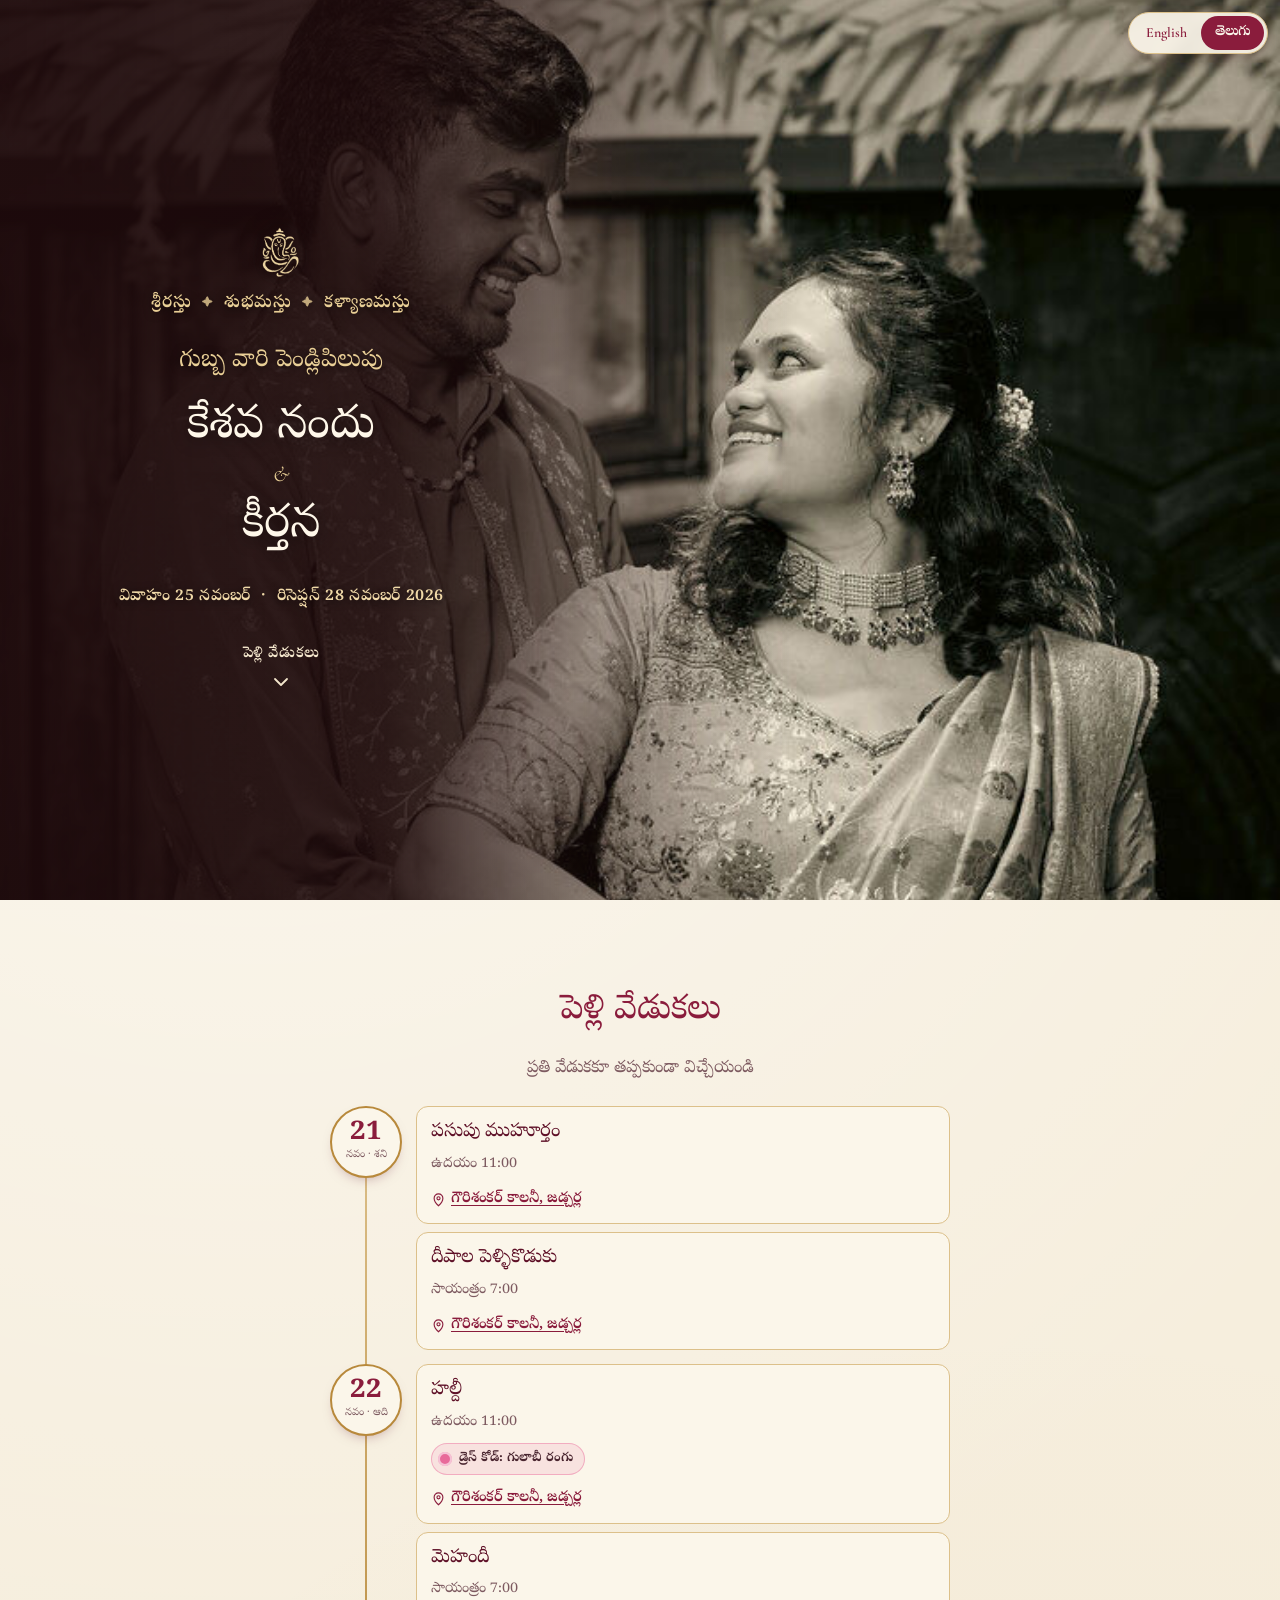
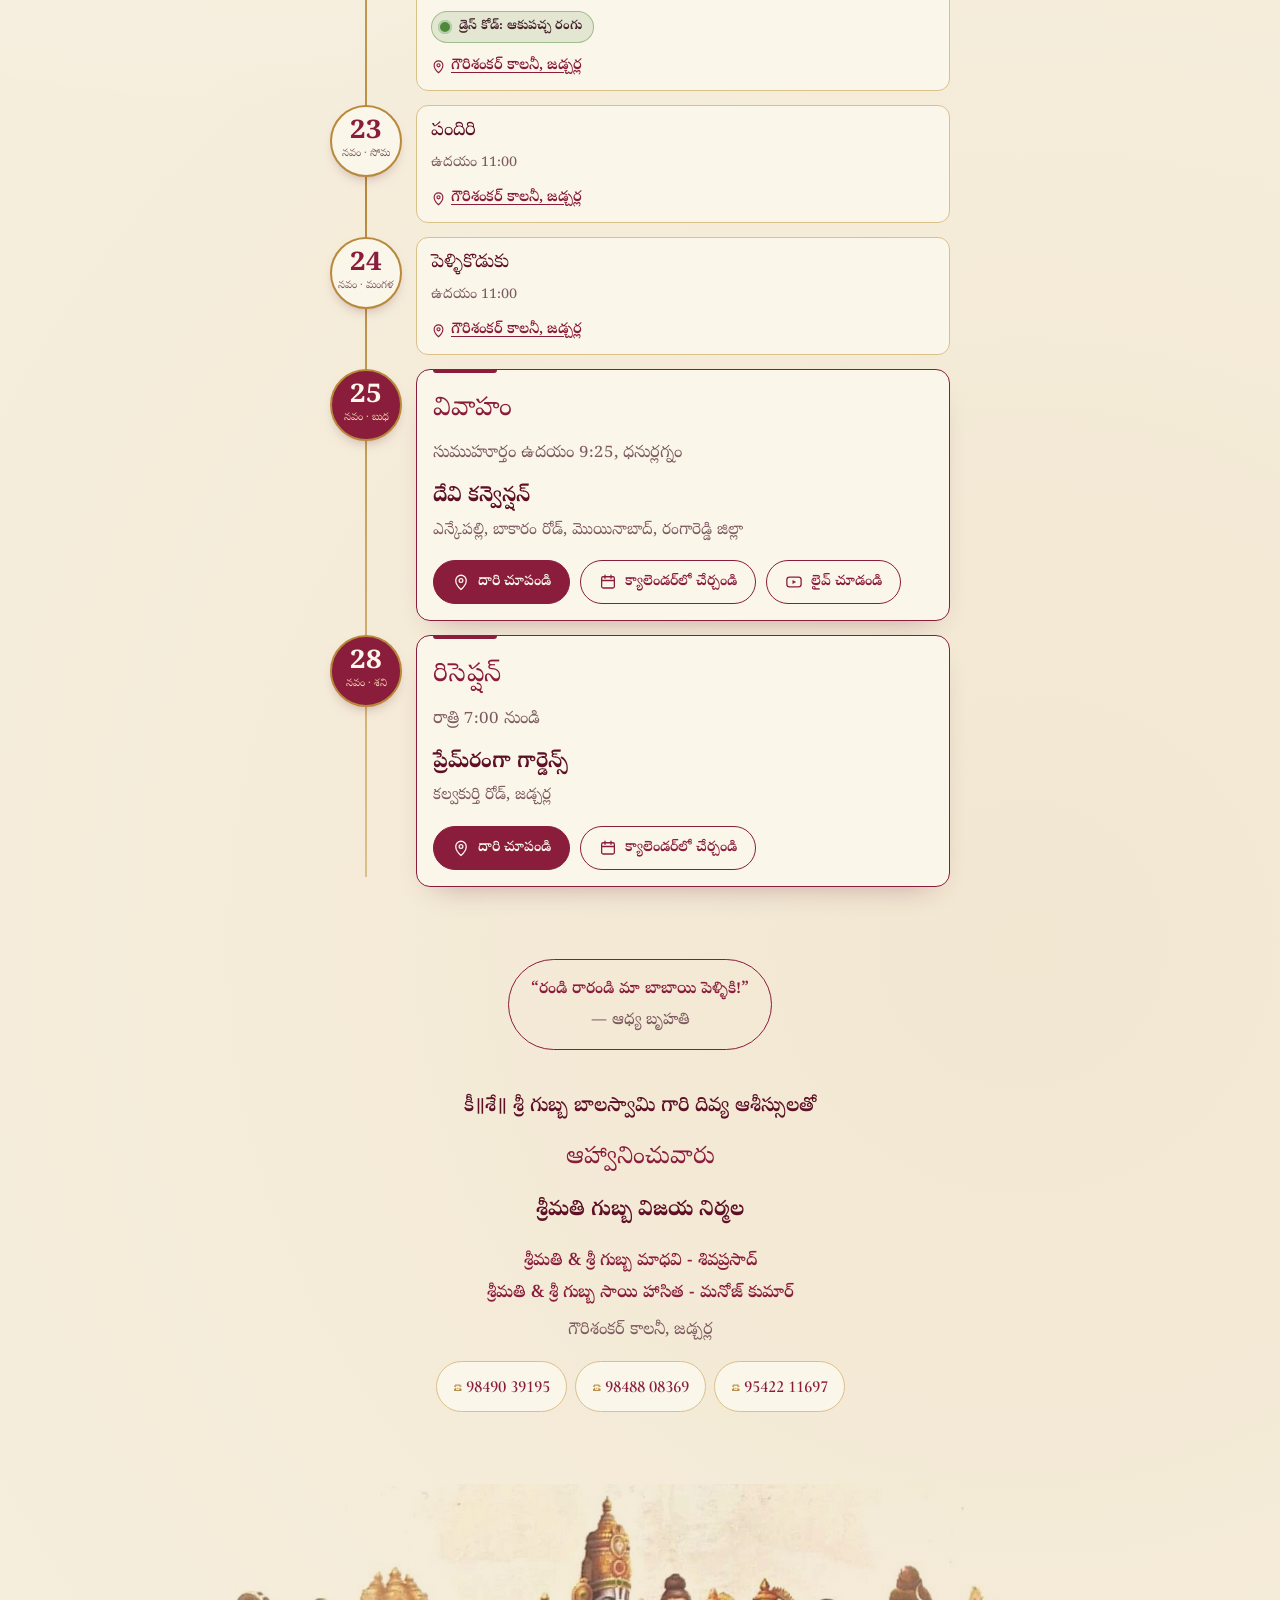
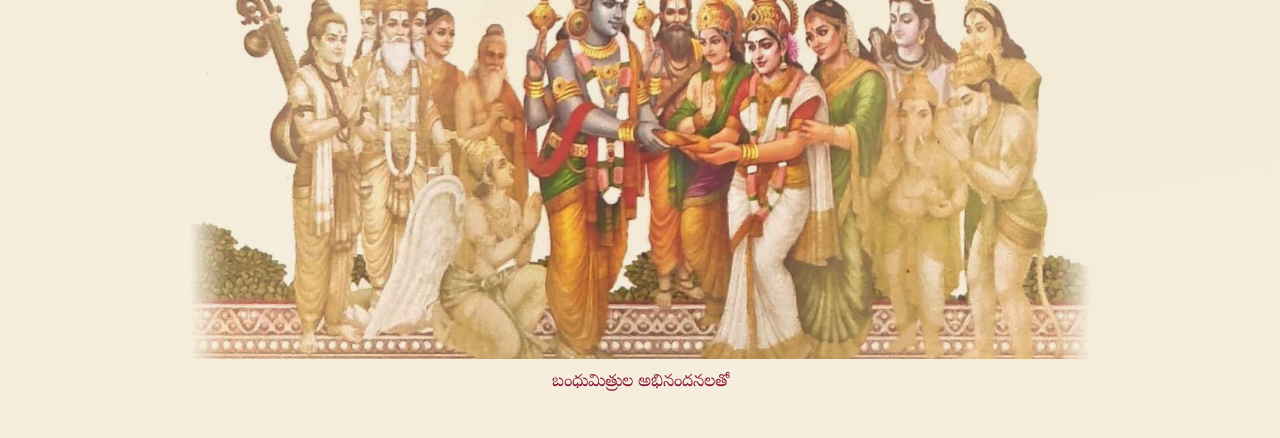
==== commit afb8b4dd: "Make Telugu the default language and link preview Both pages open in Telugu unless the visitor picks" ====
--- a/index.html
+++ b/index.html
@@ -1,5 +1,5 @@
 <!doctype html>
-<html lang="en" data-lang="en">
+<html lang="te" data-lang="te">
 <head>
 <meta charset="utf-8">
 <meta name="viewport" content="width=device-width, initial-scale=1, viewport-fit=cover">
@@ -11,12 +11,16 @@
 
 <!-- WhatsApp / social link preview -->
 <meta property="og:type" content="website">
-<meta property="og:title" content="Keshava Nandu weds Keerthana · 25 Nov 2026">
-<meta property="og:description" content="Gubba vari Pendli Pilupu — please join us with family and friends to bless the couple.">
+<meta property="og:title" content="గుబ్బ వారి పెండ్లిపిలుపు · కేశవ నందు &amp; కీర్తన">
+<meta property="og:description" content="వివాహం 25 నవంబర్ · రిసెప్షన్ 28 నవంబర్ 2026">
 <meta property="og:url" content="https://manoj036.github.io/keshava-nandu-weds-keerthana/">
-<meta property="og:image" content="https://manoj036.github.io/keshava-nandu-weds-keerthana/assets/art/og-image.jpg">
+<meta property="og:image" content="https://manoj036.github.io/keshava-nandu-weds-keerthana/assets/art/og-invite-te.jpg">
 <meta property="og:image:width" content="1200">
 <meta property="og:image:height" content="630">
+<meta property="og:image:type" content="image/jpeg">
+<meta property="og:image:alt" content="కేశవ నందు &amp; కీర్తన. వివాహం 25 నవంబర్, రిసెప్షన్ 28 నవంబర్ 2026">
+<meta property="og:site_name" content="గుబ్బ వారి పెండ్లిపిలుపు">
+<meta property="og:locale" content="te_IN">
 <meta name="twitter:card" content="summary_large_image">
 
 <link rel="icon" href="assets/art/ganesha.png" type="image/png">
@@ -33,8 +37,8 @@
 
 <!-- Language toggle -->
 <div class="lang-toggle" role="group" aria-label="Language / భాష">
-  <button type="button" data-set-lang="en" aria-pressed="true">English</button>
-  <button type="button" data-set-lang="te" aria-pressed="false" lang="te">తెలుగు</button>
+  <button type="button" data-set-lang="en" aria-pressed="false">English</button>
+  <button type="button" data-set-lang="te" aria-pressed="true" lang="te">తెలుగు</button>
 </div>
 
 <main>
--- a/assets/css/style.css
+++ b/assets/css/style.css
@@ -421,3 +421,30 @@
 .tl-ev .dress { margin-bottom: 2px; }
 .trio [data-l="te"], .hosts-blessing [data-l="te"] { font-family: var(--telugu-display); font-size: 1.1em; }
 .host-main [data-l="te"] { font-family: var(--telugu-display); font-size: 21px; }
+
+/* ===== events.html: short page, circle photo of the couple beside "Wedding Events" ===== */
+.evh {
+  display: flex; align-items: center; justify-content: center; gap: 14px;
+  max-width: 620px; margin: 0 auto; padding-top: calc(62px + env(safe-area-inset-top));
+}
+.evh-photo {
+  flex: none; width: clamp(92px, 27vw, 132px); height: auto; aspect-ratio: 1; border-radius: 50%; object-fit: cover;
+  border: 2px solid var(--gold); outline: 1px solid var(--gold-soft); outline-offset: 3px;
+  box-shadow: 0 10px 22px -12px rgba(94,16,39,.55); background: #2a1c14;
+}
+.evh-text { min-width: 0; text-align: left; }
+.evh-title { margin: 0; line-height: 1.15; font-size: clamp(31px, 9.4vw, 46px); white-space: nowrap; }
+.evh-title [data-l="te"] { display: block; line-height: 1.4; font-size: clamp(24px, 7vw, 32px); }
+.evh p { margin: 0; }
+.evh-names { font-weight: 700; font-size: clamp(16.5px, 4.6vw, 21px); color: var(--maroon-deep); line-height: 1.3; }
+.evh-names [data-l="te"] { font-family: var(--telugu-display); font-weight: 400; font-size: 1.08em; line-height: 1.5; }
+.evh-dates { margin-top: 4px !important; font-weight: 600; font-size: clamp(13.5px, 3.7vw, 16px); line-height: 1.35; color: var(--gold-text); font-variant-numeric: lining-nums; }
+.evh-dates .hd { display: block; } .evh-dates .hd-dot { display: none; }
+.evh-dates [data-l="te"] { line-height: 1.6; }
+.evh-join { margin-top: 2px !important; font-style: italic; font-size: clamp(14.5px, 3.9vw, 16.5px); color: var(--muted); }
+.evh-join [data-l="te"] { font-style: normal; font-size: 13.5px; }
+@media (min-width: 701px) { .evh { gap: 22px; padding-top: 34px; } }
+.events-page .events { margin-top: 22px; margin-bottom: 0; }
+.events-page .timeline { margin-bottom: 0; }
+.evp-foot { padding-top: 28px; }
+.evp-foot .btn [data-l="te"] { font-style: normal; }
